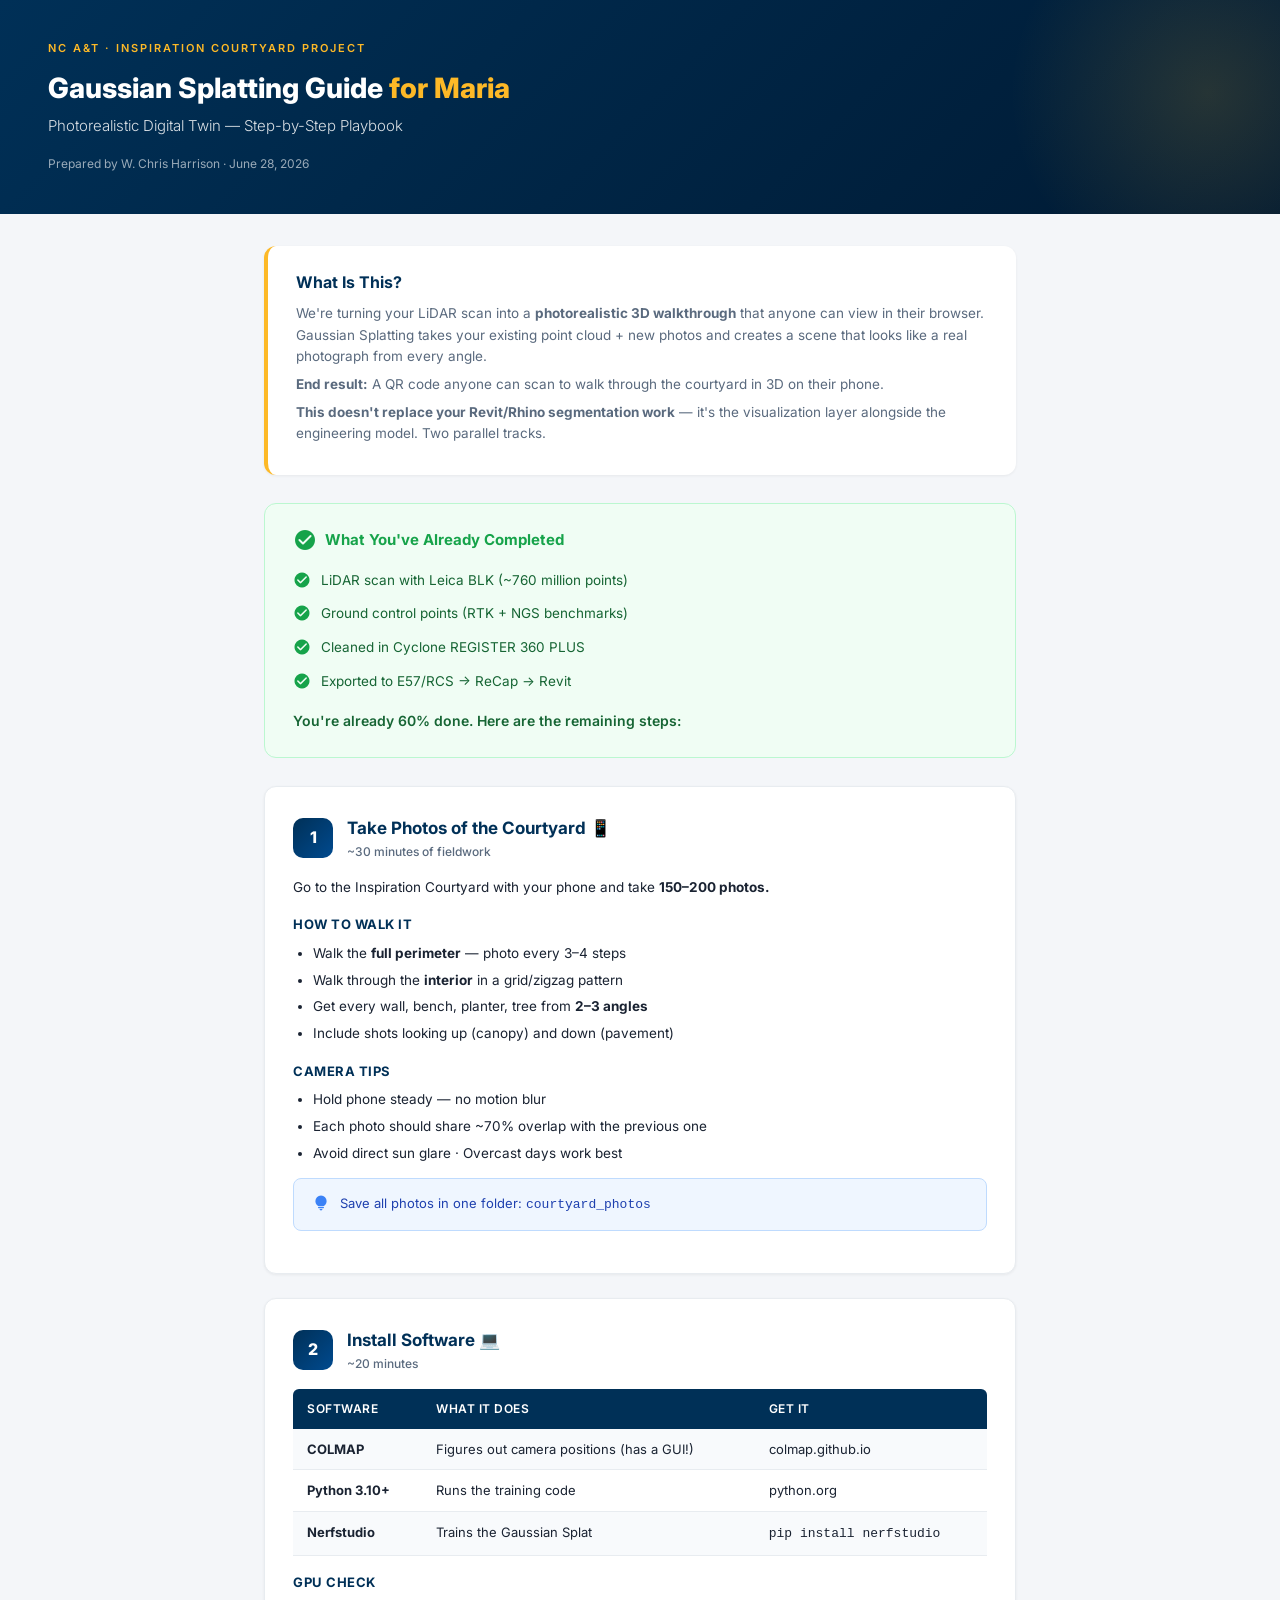
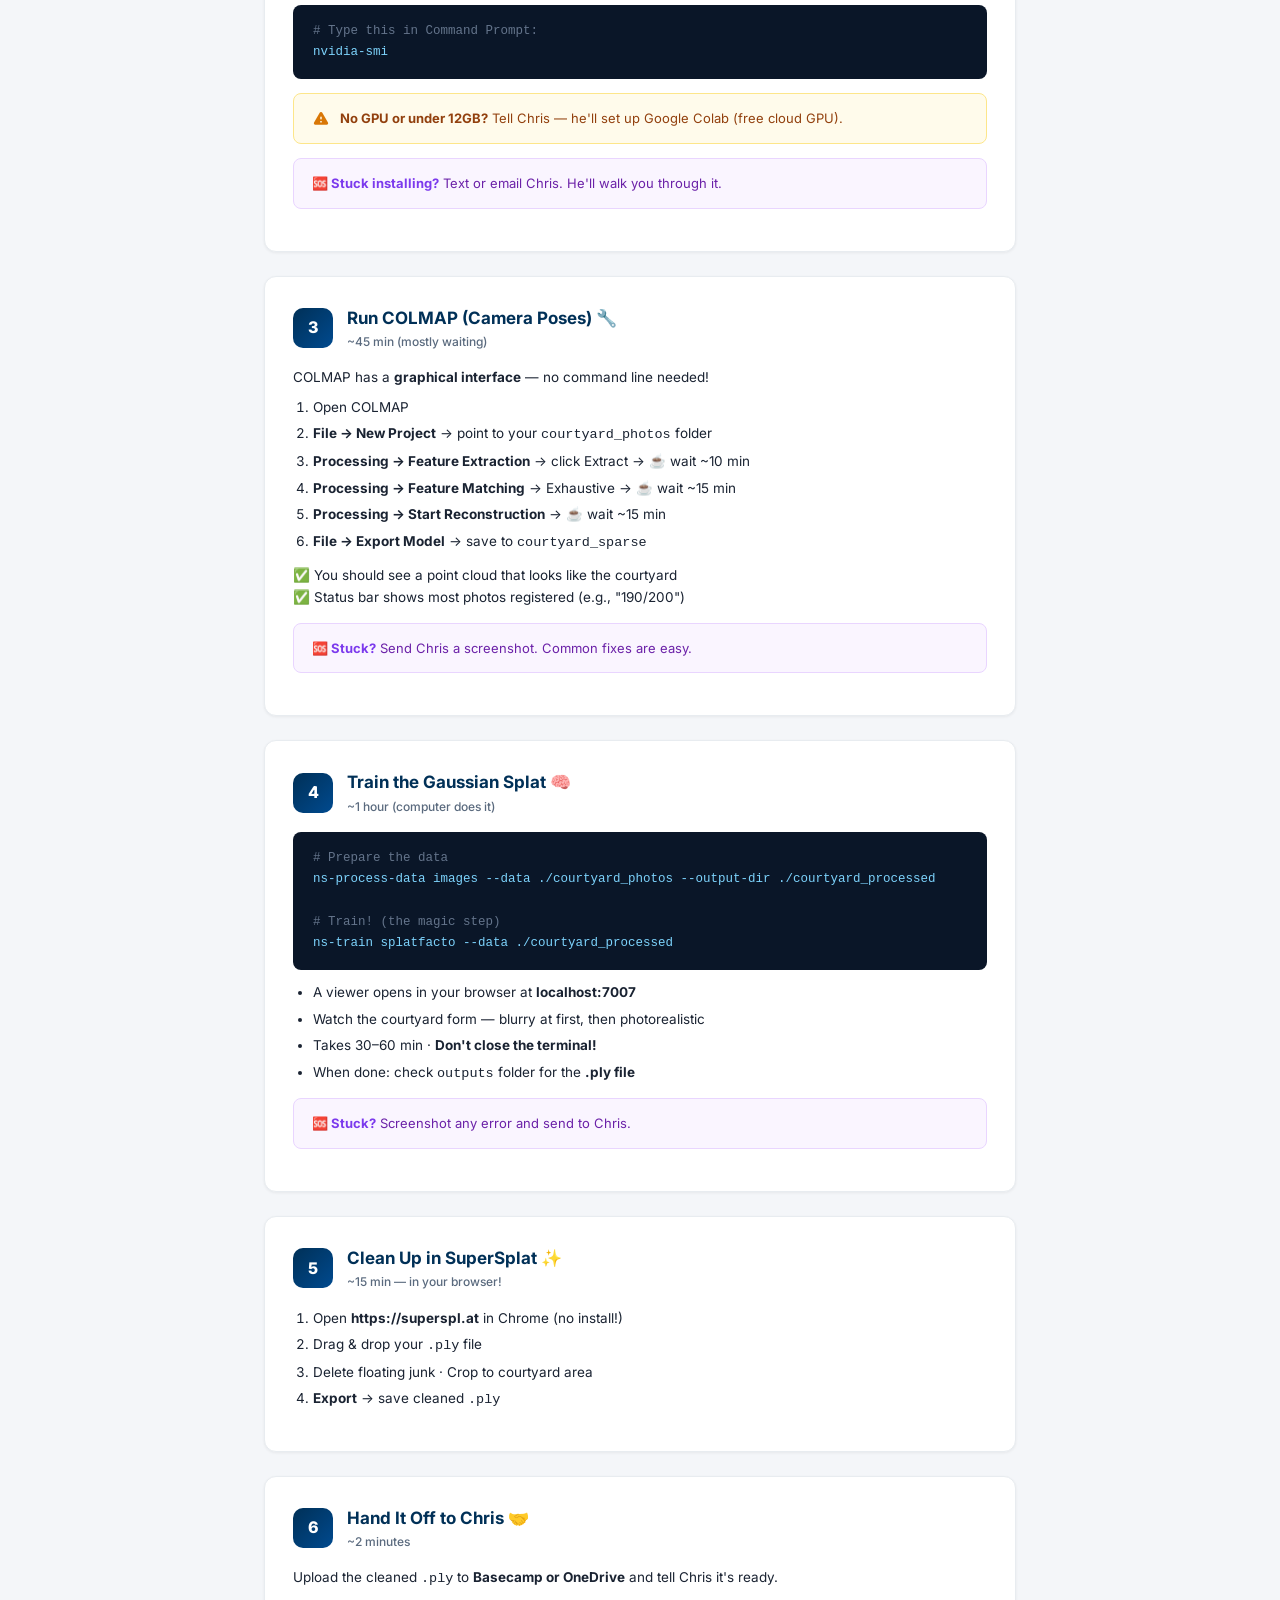
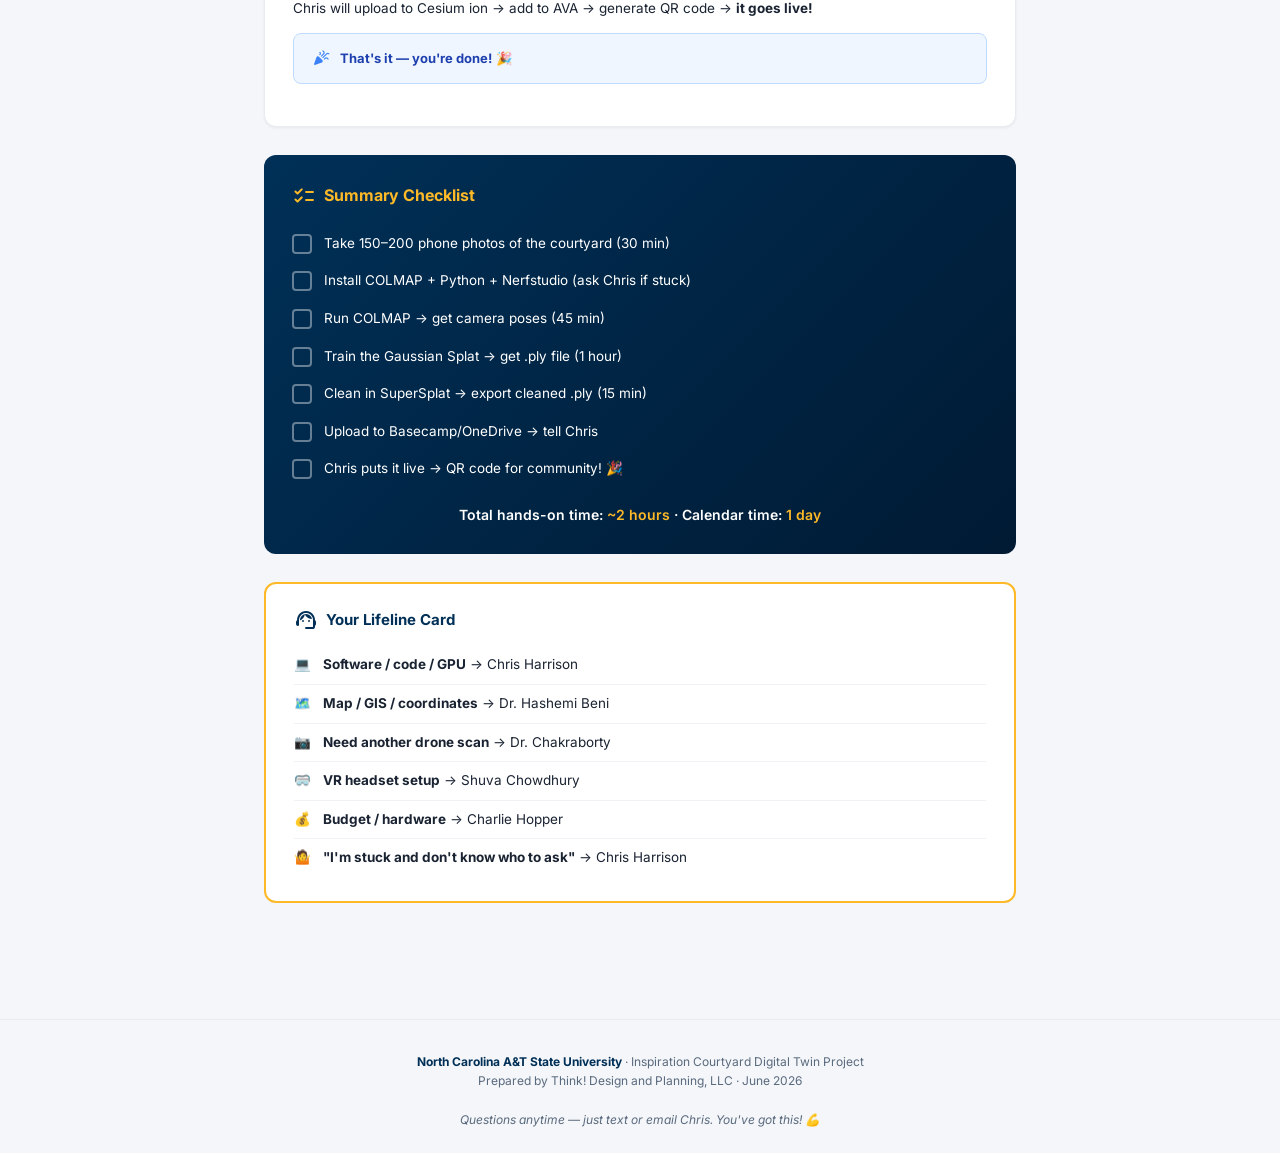
==== maria_guide.html @ 5f8f5197 "docs: add Maria's Gaussian Splatting guide (printable HTML)" ====
<!DOCTYPE html>
<html lang="en">
<head>
<meta charset="UTF-8">
<meta name="viewport" content="width=device-width, initial-scale=1.0">
<title>Maria's Gaussian Splatting Guide — Inspiration Courtyard</title>
<link href="https://fonts.googleapis.com/css2?family=Inter:wght@300;400;500;600;700;800&display=swap" rel="stylesheet">
<link href="https://fonts.googleapis.com/icon?family=Material+Icons+Round" rel="stylesheet">
<style>
  :root {
    --blue: #003057;
    --gold: #FDB927;
    --dark: #0a1628;
    --surface: #f4f6f9;
    --card: #ffffff;
    --text: #1a2332;
    --text-light: #5a6a7e;
    --green: #16a34a;
    --green-bg: #f0fdf4;
    --amber: #d97706;
    --amber-bg: #fffbeb;
  }
  * { margin: 0; padding: 0; box-sizing: border-box; }
  body { font-family: 'Inter', sans-serif; background: var(--surface); color: var(--text); line-height: 1.6; font-size: 14px; }
  .header { background: linear-gradient(135deg, var(--blue) 0%, #001a33 100%); color: white; padding: 40px 48px; position: relative; overflow: hidden; }
  .header::after { content: ''; position: absolute; top: -50%; right: -10%; width: 400px; height: 400px; background: radial-gradient(circle, rgba(253,185,39,0.15) 0%, transparent 70%); border-radius: 50%; }
  .header-eyebrow { font-size: 11px; font-weight: 600; letter-spacing: 2px; text-transform: uppercase; color: var(--gold); margin-bottom: 8px; }
  .header h1 { font-size: 28px; font-weight: 800; margin-bottom: 4px; position: relative; }
  .header h1 span { color: var(--gold); }
  .header-sub { font-size: 15px; font-weight: 300; opacity: 0.85; margin-bottom: 16px; }
  .header-meta { font-size: 12px; opacity: 0.6; }
  .content { max-width: 800px; margin: 0 auto; padding: 32px 24px 64px; }
  .intro-card { background: var(--card); border-radius: 12px; padding: 24px 28px; margin-bottom: 28px; border-left: 4px solid var(--gold); box-shadow: 0 1px 3px rgba(0,0,0,0.06); }
  .intro-card h2 { font-size: 16px; font-weight: 700; color: var(--blue); margin-bottom: 8px; }
  .intro-card p { color: var(--text-light); font-size: 13.5px; margin-bottom: 6px; }
  .done-section { background: var(--green-bg); border-radius: 12px; padding: 24px 28px; margin-bottom: 28px; border: 1px solid #bbf7d0; }
  .done-section h3 { font-size: 15px; font-weight: 700; color: var(--green); margin-bottom: 12px; display: flex; align-items: center; gap: 8px; }
  .done-item { display: flex; align-items: flex-start; gap: 10px; padding: 6px 0; font-size: 13.5px; color: #166534; }
  .done-item .material-icons-round { font-size: 18px; color: var(--green); margin-top: 1px; }
  .step-card { background: var(--card); border-radius: 12px; padding: 28px; margin-bottom: 24px; box-shadow: 0 1px 3px rgba(0,0,0,0.06); border: 1px solid #e8ecf0; page-break-inside: avoid; }
  .step-header { display: flex; align-items: center; gap: 14px; margin-bottom: 16px; }
  .step-number { width: 40px; height: 40px; background: linear-gradient(135deg, var(--blue), #004a8f); color: white; border-radius: 10px; display: flex; align-items: center; justify-content: center; font-size: 16px; font-weight: 800; flex-shrink: 0; }
  .step-title { font-size: 17px; font-weight: 700; color: var(--blue); }
  .step-time { font-size: 12px; color: var(--text-light); font-weight: 500; }
  .step-body p, .step-body li { font-size: 13.5px; margin-bottom: 8px; }
  .step-body ul, .step-body ol { padding-left: 20px; margin-bottom: 12px; }
  .step-body li { margin-bottom: 5px; }
  .step-body h4 { font-size: 13px; font-weight: 700; color: var(--blue); margin: 16px 0 8px; text-transform: uppercase; letter-spacing: 0.5px; }
  .code-block { background: var(--dark); color: #e2e8f0; border-radius: 8px; padding: 16px 20px; font-family: 'Consolas', monospace; font-size: 12.5px; line-height: 1.7; margin: 12px 0; overflow-x: auto; }
  .code-comment { color: #64748b; }
  .code-cmd { color: #7dd3fc; }
  .tip-box { background: #eff6ff; border: 1px solid #bfdbfe; border-radius: 8px; padding: 14px 18px; margin: 14px 0; font-size: 13px; color: #1e40af; display: flex; gap: 10px; align-items: flex-start; }
  .tip-box .material-icons-round { font-size: 18px; margin-top: 1px; color: #3b82f6; }
  .warn-box { background: var(--amber-bg); border: 1px solid #fde68a; border-radius: 8px; padding: 14px 18px; margin: 14px 0; font-size: 13px; color: #92400e; display: flex; gap: 10px; align-items: flex-start; }
  .warn-box .material-icons-round { font-size: 18px; margin-top: 1px; color: var(--amber); }
  .help-box { background: #faf5ff; border: 1px solid #e9d5ff; border-radius: 8px; padding: 14px 18px; margin: 14px 0; font-size: 13px; color: #6b21a8; }
  .help-box strong { color: #7c3aed; }
  table { width: 100%; border-collapse: collapse; margin: 12px 0; font-size: 13px; }
  th { background: var(--blue); color: white; font-weight: 600; text-align: left; padding: 10px 14px; font-size: 12px; text-transform: uppercase; letter-spacing: 0.5px; }
  th:first-child { border-radius: 6px 0 0 0; }
  th:last-child { border-radius: 0 6px 0 0; }
  td { padding: 10px 14px; border-bottom: 1px solid #e8ecf0; vertical-align: top; }
  tr:nth-child(even) td { background: #f8fafc; }
  .checklist { background: linear-gradient(135deg, var(--blue) 0%, #001a33 100%); color: white; border-radius: 12px; padding: 28px; margin: 28px 0; }
  .checklist h3 { font-size: 16px; font-weight: 700; margin-bottom: 16px; display: flex; align-items: center; gap: 8px; }
  .checklist h3 span { color: var(--gold); }
  .check-item { display: flex; align-items: flex-start; gap: 12px; padding: 8px 0; font-size: 13.5px; }
  .checkbox { width: 20px; height: 20px; border: 2px solid rgba(255,255,255,0.4); border-radius: 4px; flex-shrink: 0; margin-top: 1px; }
  .lifeline { background: var(--card); border: 2px solid var(--gold); border-radius: 12px; padding: 24px 28px; margin: 28px 0; }
  .lifeline h3 { font-size: 15px; font-weight: 700; color: var(--blue); margin-bottom: 14px; display: flex; align-items: center; gap: 8px; }
  .lifeline-item { display: flex; gap: 12px; padding: 8px 0; font-size: 13.5px; border-bottom: 1px solid #f0f2f5; }
  .lifeline-item:last-child { border-bottom: none; }
  .footer { text-align: center; padding: 32px; color: var(--text-light); font-size: 12px; border-top: 1px solid #e8ecf0; margin-top: 24px; }
  .footer strong { color: var(--blue); }
  @media print {
    body { background: white; font-size: 12px; }
    .header { padding: 24px 32px; }
    .content { padding: 16px; }
    .step-card { box-shadow: none; border: 1px solid #ddd; }
    .checklist, .header, .done-section, .tip-box, .warn-box, .help-box, th { -webkit-print-color-adjust: exact; print-color-adjust: exact; }
  }
</style>
</head>
<body>

<div class="header">
  <div class="header-eyebrow">NC A&T · Inspiration Courtyard Project</div>
  <h1>Gaussian Splatting Guide <span>for Maria</span></h1>
  <div class="header-sub">Photorealistic Digital Twin — Step-by-Step Playbook</div>
  <div class="header-meta">Prepared by W. Chris Harrison · June 28, 2026</div>
</div>

<div class="content">

<div class="intro-card">
  <h2>What Is This?</h2>
  <p>We're turning your LiDAR scan into a <strong>photorealistic 3D walkthrough</strong> that anyone can view in their browser. Gaussian Splatting takes your existing point cloud + new photos and creates a scene that looks like a real photograph from every angle.</p>
  <p><strong>End result:</strong> A QR code anyone can scan to walk through the courtyard in 3D on their phone.</p>
  <p><strong>This doesn't replace your Revit/Rhino segmentation work</strong> — it's the visualization layer alongside the engineering model. Two parallel tracks.</p>
</div>

<div class="done-section">
  <h3><span class="material-icons-round">check_circle</span> What You've Already Completed</h3>
  <div class="done-item"><span class="material-icons-round">check_circle</span> LiDAR scan with Leica BLK (~760 million points)</div>
  <div class="done-item"><span class="material-icons-round">check_circle</span> Ground control points (RTK + NGS benchmarks)</div>
  <div class="done-item"><span class="material-icons-round">check_circle</span> Cleaned in Cyclone REGISTER 360 PLUS</div>
  <div class="done-item"><span class="material-icons-round">check_circle</span> Exported to E57/RCS → ReCap → Revit</div>
  <div style="margin-top:12px; font-weight:600; color:#166534;">You're already 60% done. Here are the remaining steps:</div>
</div>

<!-- STEP 1 -->
<div class="step-card">
  <div class="step-header">
    <div class="step-number">1</div>
    <div><div class="step-title">Take Photos of the Courtyard 📱</div><div class="step-time">~30 minutes of fieldwork</div></div>
  </div>
  <div class="step-body">
    <p>Go to the Inspiration Courtyard with your phone and take <strong>150–200 photos.</strong></p>
    <h4>How to Walk It</h4>
    <ul>
      <li>Walk the <strong>full perimeter</strong> — photo every 3–4 steps</li>
      <li>Walk through the <strong>interior</strong> in a grid/zigzag pattern</li>
      <li>Get every wall, bench, planter, tree from <strong>2–3 angles</strong></li>
      <li>Include shots looking up (canopy) and down (pavement)</li>
    </ul>
    <h4>Camera Tips</h4>
    <ul>
      <li>Hold phone steady — no motion blur</li>
      <li>Each photo should share ~70% overlap with the previous one</li>
      <li>Avoid direct sun glare · Overcast days work best</li>
    </ul>
    <div class="tip-box"><span class="material-icons-round">lightbulb</span><span>Save all photos in one folder: <code>courtyard_photos</code></span></div>
  </div>
</div>

<!-- STEP 2 -->
<div class="step-card">
  <div class="step-header">
    <div class="step-number">2</div>
    <div><div class="step-title">Install Software 💻</div><div class="step-time">~20 minutes</div></div>
  </div>
  <div class="step-body">
    <table>
      <tr><th>Software</th><th>What It Does</th><th>Get It</th></tr>
      <tr><td><strong>COLMAP</strong></td><td>Figures out camera positions (has a GUI!)</td><td>colmap.github.io</td></tr>
      <tr><td><strong>Python 3.10+</strong></td><td>Runs the training code</td><td>python.org</td></tr>
      <tr><td><strong>Nerfstudio</strong></td><td>Trains the Gaussian Splat</td><td><code>pip install nerfstudio</code></td></tr>
    </table>
    <h4>GPU Check</h4>
    <div class="code-block"><span class="code-comment"># Type this in Command Prompt:</span><br><span class="code-cmd">nvidia-smi</span></div>
    <div class="warn-box"><span class="material-icons-round">warning</span><span><strong>No GPU or under 12GB?</strong> Tell Chris — he'll set up Google Colab (free cloud GPU).</span></div>
    <div class="help-box"><strong>🆘 Stuck installing?</strong> Text or email Chris. He'll walk you through it.</div>
  </div>
</div>

<!-- STEP 3 -->
<div class="step-card">
  <div class="step-header">
    <div class="step-number">3</div>
    <div><div class="step-title">Run COLMAP (Camera Poses) 🔧</div><div class="step-time">~45 min (mostly waiting)</div></div>
  </div>
  <div class="step-body">
    <p>COLMAP has a <strong>graphical interface</strong> — no command line needed!</p>
    <ol>
      <li>Open COLMAP</li>
      <li><strong>File → New Project</strong> → point to your <code>courtyard_photos</code> folder</li>
      <li><strong>Processing → Feature Extraction</strong> → click Extract → ☕ wait ~10 min</li>
      <li><strong>Processing → Feature Matching</strong> → Exhaustive → ☕ wait ~15 min</li>
      <li><strong>Processing → Start Reconstruction</strong> → ☕ wait ~15 min</li>
      <li><strong>File → Export Model</strong> → save to <code>courtyard_sparse</code></li>
    </ol>
    <p>✅ You should see a point cloud that looks like the courtyard<br>✅ Status bar shows most photos registered (e.g., "190/200")</p>
    <div class="help-box"><strong>🆘 Stuck?</strong> Send Chris a screenshot. Common fixes are easy.</div>
  </div>
</div>

<!-- STEP 4 -->
<div class="step-card">
  <div class="step-header">
    <div class="step-number">4</div>
    <div><div class="step-title">Train the Gaussian Splat 🧠</div><div class="step-time">~1 hour (computer does it)</div></div>
  </div>
  <div class="step-body">
    <div class="code-block"><span class="code-comment"># Prepare the data</span><br><span class="code-cmd">ns-process-data images --data ./courtyard_photos --output-dir ./courtyard_processed</span><br><br><span class="code-comment"># Train! (the magic step)</span><br><span class="code-cmd">ns-train splatfacto --data ./courtyard_processed</span></div>
    <ul>
      <li>A viewer opens in your browser at <strong>localhost:7007</strong></li>
      <li>Watch the courtyard form — blurry at first, then photorealistic</li>
      <li>Takes 30–60 min · <strong>Don't close the terminal!</strong></li>
      <li>When done: check <code>outputs</code> folder for the <strong>.ply file</strong></li>
    </ul>
    <div class="help-box"><strong>🆘 Stuck?</strong> Screenshot any error and send to Chris.</div>
  </div>
</div>

<!-- STEP 5 -->
<div class="step-card">
  <div class="step-header">
    <div class="step-number">5</div>
    <div><div class="step-title">Clean Up in SuperSplat ✨</div><div class="step-time">~15 min — in your browser!</div></div>
  </div>
  <div class="step-body">
    <ol>
      <li>Open <strong>https://superspl.at</strong> in Chrome (no install!)</li>
      <li>Drag & drop your <code>.ply</code> file</li>
      <li>Delete floating junk · Crop to courtyard area</li>
      <li><strong>Export</strong> → save cleaned <code>.ply</code></li>
    </ol>
  </div>
</div>

<!-- STEP 6 -->
<div class="step-card">
  <div class="step-header">
    <div class="step-number">6</div>
    <div><div class="step-title">Hand It Off to Chris 🤝</div><div class="step-time">~2 minutes</div></div>
  </div>
  <div class="step-body">
    <p>Upload the cleaned <code>.ply</code> to <strong>Basecamp or OneDrive</strong> and tell Chris it's ready.</p>
    <p>Chris will upload to Cesium ion → add to AVA → generate QR code → <strong>it goes live!</strong></p>
    <div class="tip-box"><span class="material-icons-round">celebration</span><span><strong>That's it — you're done!</strong> 🎉</span></div>
  </div>
</div>

<!-- CHECKLIST -->
<div class="checklist">
  <h3><span class="material-icons-round">checklist</span> <span>Summary Checklist</span></h3>
  <div class="check-item"><div class="checkbox"></div> Take 150–200 phone photos of the courtyard (30 min)</div>
  <div class="check-item"><div class="checkbox"></div> Install COLMAP + Python + Nerfstudio (ask Chris if stuck)</div>
  <div class="check-item"><div class="checkbox"></div> Run COLMAP → get camera poses (45 min)</div>
  <div class="check-item"><div class="checkbox"></div> Train the Gaussian Splat → get .ply file (1 hour)</div>
  <div class="check-item"><div class="checkbox"></div> Clean in SuperSplat → export cleaned .ply (15 min)</div>
  <div class="check-item"><div class="checkbox"></div> Upload to Basecamp/OneDrive → tell Chris</div>
  <div class="check-item"><div class="checkbox"></div> Chris puts it live → QR code for community! 🎉</div>
  <div style="margin-top:16px; text-align:center; font-size:14px; font-weight:600;">
    Total hands-on time: <span style="color:var(--gold);">~2 hours</span> · Calendar time: <span style="color:var(--gold);">1 day</span>
  </div>
</div>

<!-- LIFELINE -->
<div class="lifeline">
  <h3><span class="material-icons-round">support_agent</span> Your Lifeline Card</h3>
  <div class="lifeline-item"><span>💻</span> <span><strong>Software / code / GPU</strong> → Chris Harrison</span></div>
  <div class="lifeline-item"><span>🗺️</span> <span><strong>Map / GIS / coordinates</strong> → Dr. Hashemi Beni</span></div>
  <div class="lifeline-item"><span>📷</span> <span><strong>Need another drone scan</strong> → Dr. Chakraborty</span></div>
  <div class="lifeline-item"><span>🥽</span> <span><strong>VR headset setup</strong> → Shuva Chowdhury</span></div>
  <div class="lifeline-item"><span>💰</span> <span><strong>Budget / hardware</strong> → Charlie Hopper</span></div>
  <div class="lifeline-item"><span>🤷</span> <span><strong>"I'm stuck and don't know who to ask"</strong> → Chris Harrison</span></div>
</div>

</div>

<div class="footer">
  <strong>North Carolina A&T State University</strong> · Inspiration Courtyard Digital Twin Project<br>
  Prepared by Think! Design and Planning, LLC · June 2026<br><br>
  <em>Questions anytime — just text or email Chris. You've got this! 💪</em>
</div>

</body>
</html>
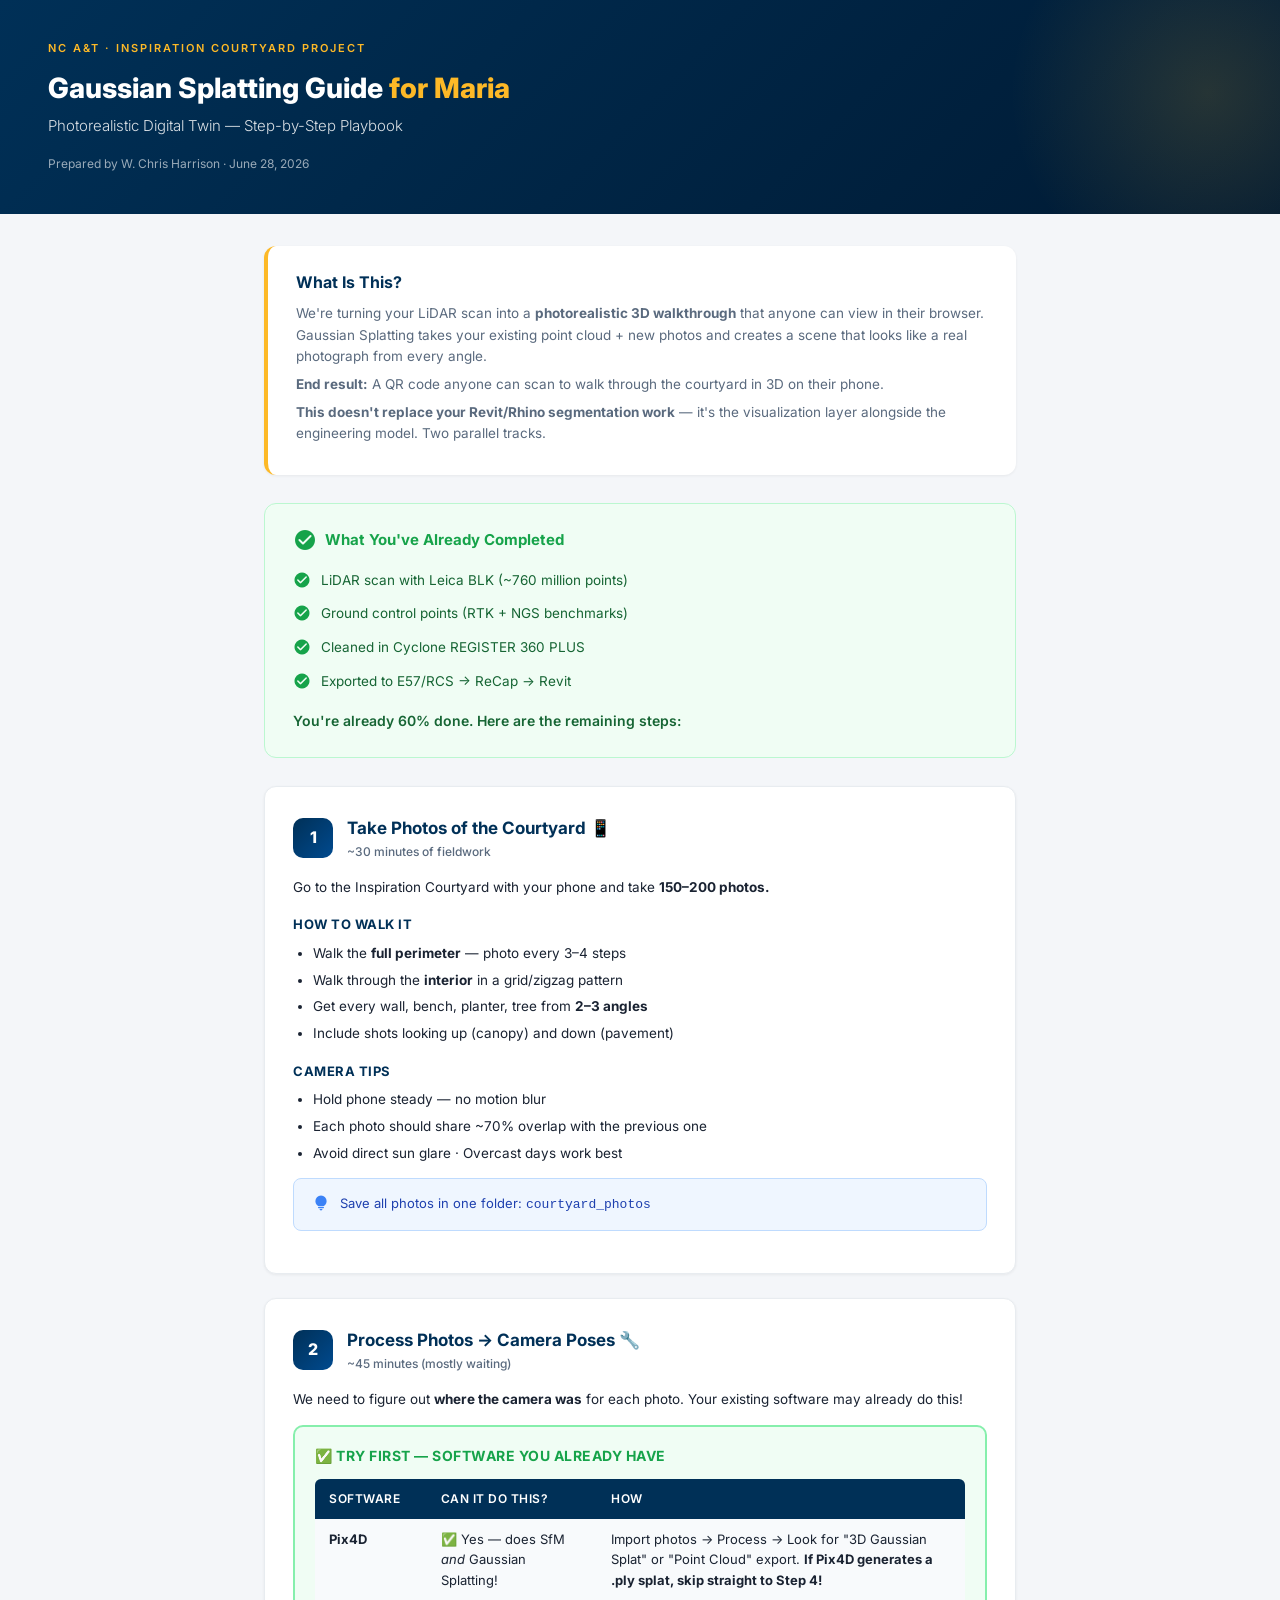
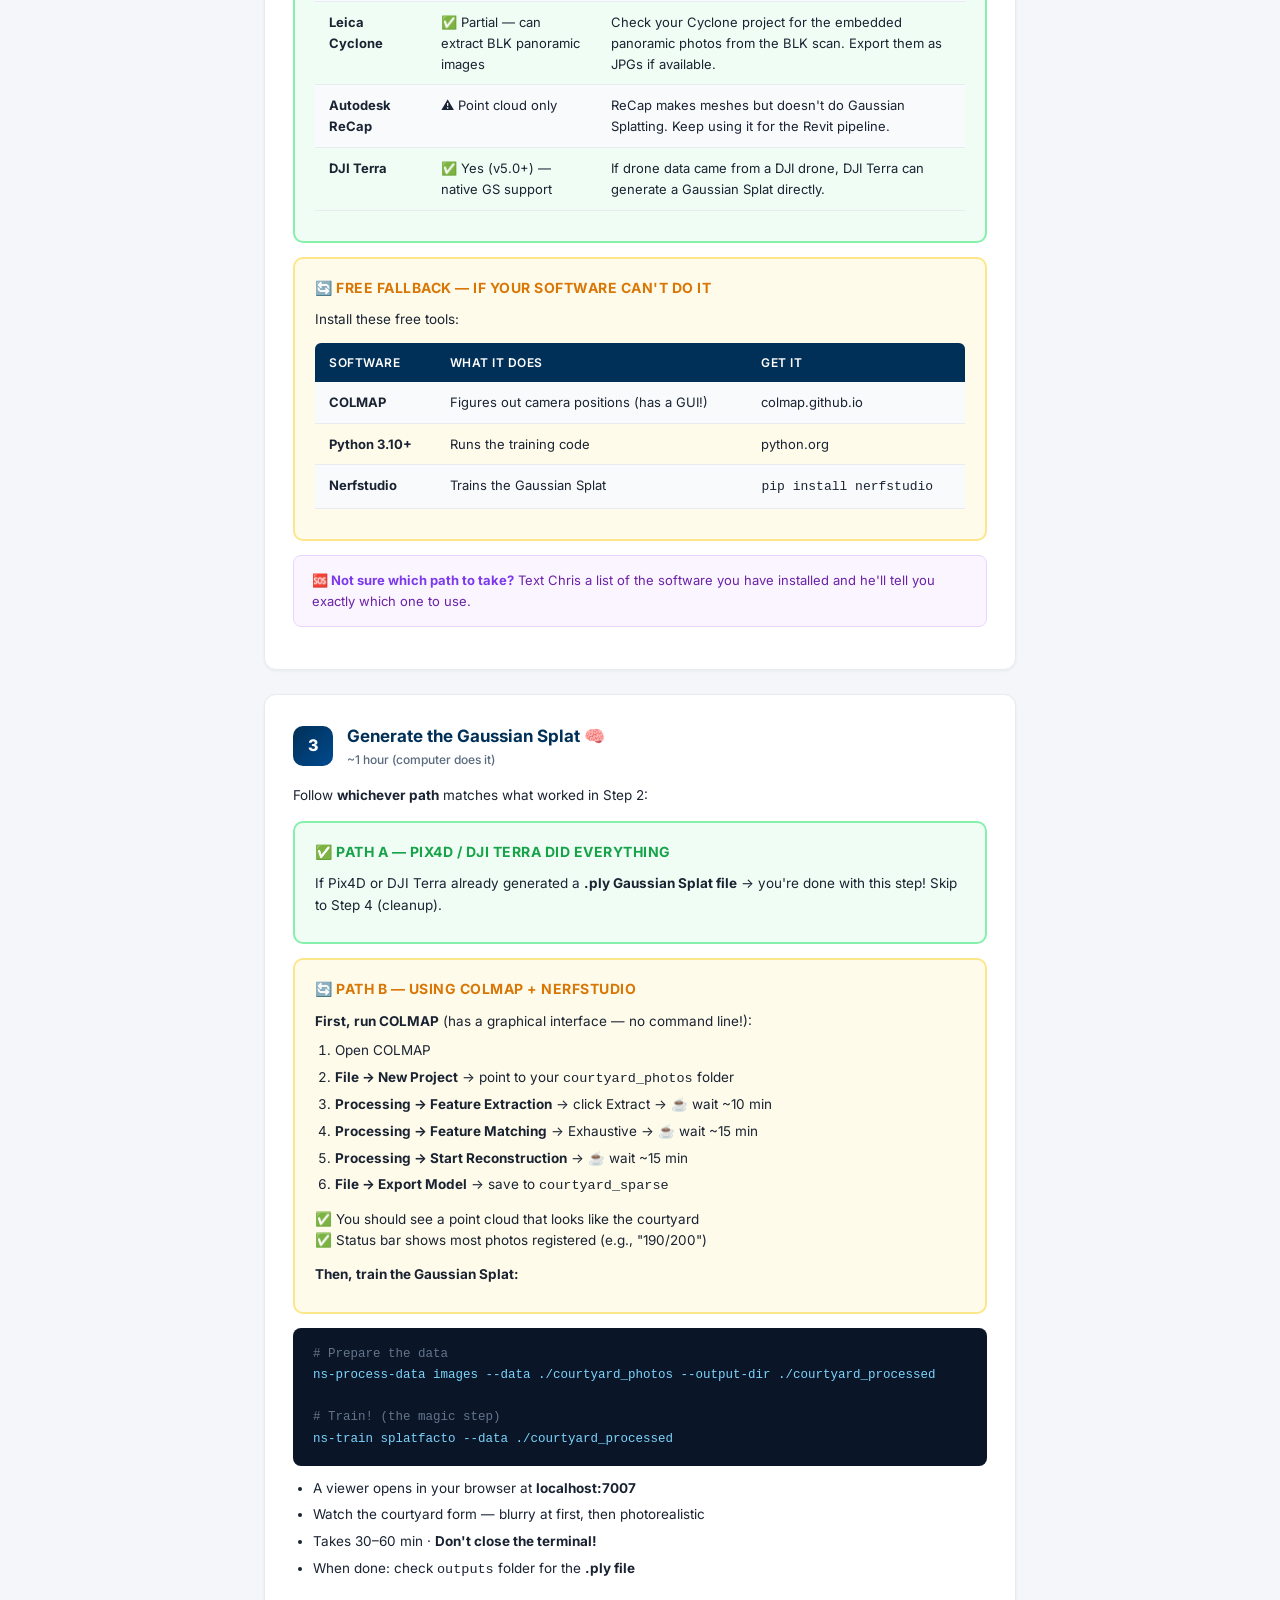
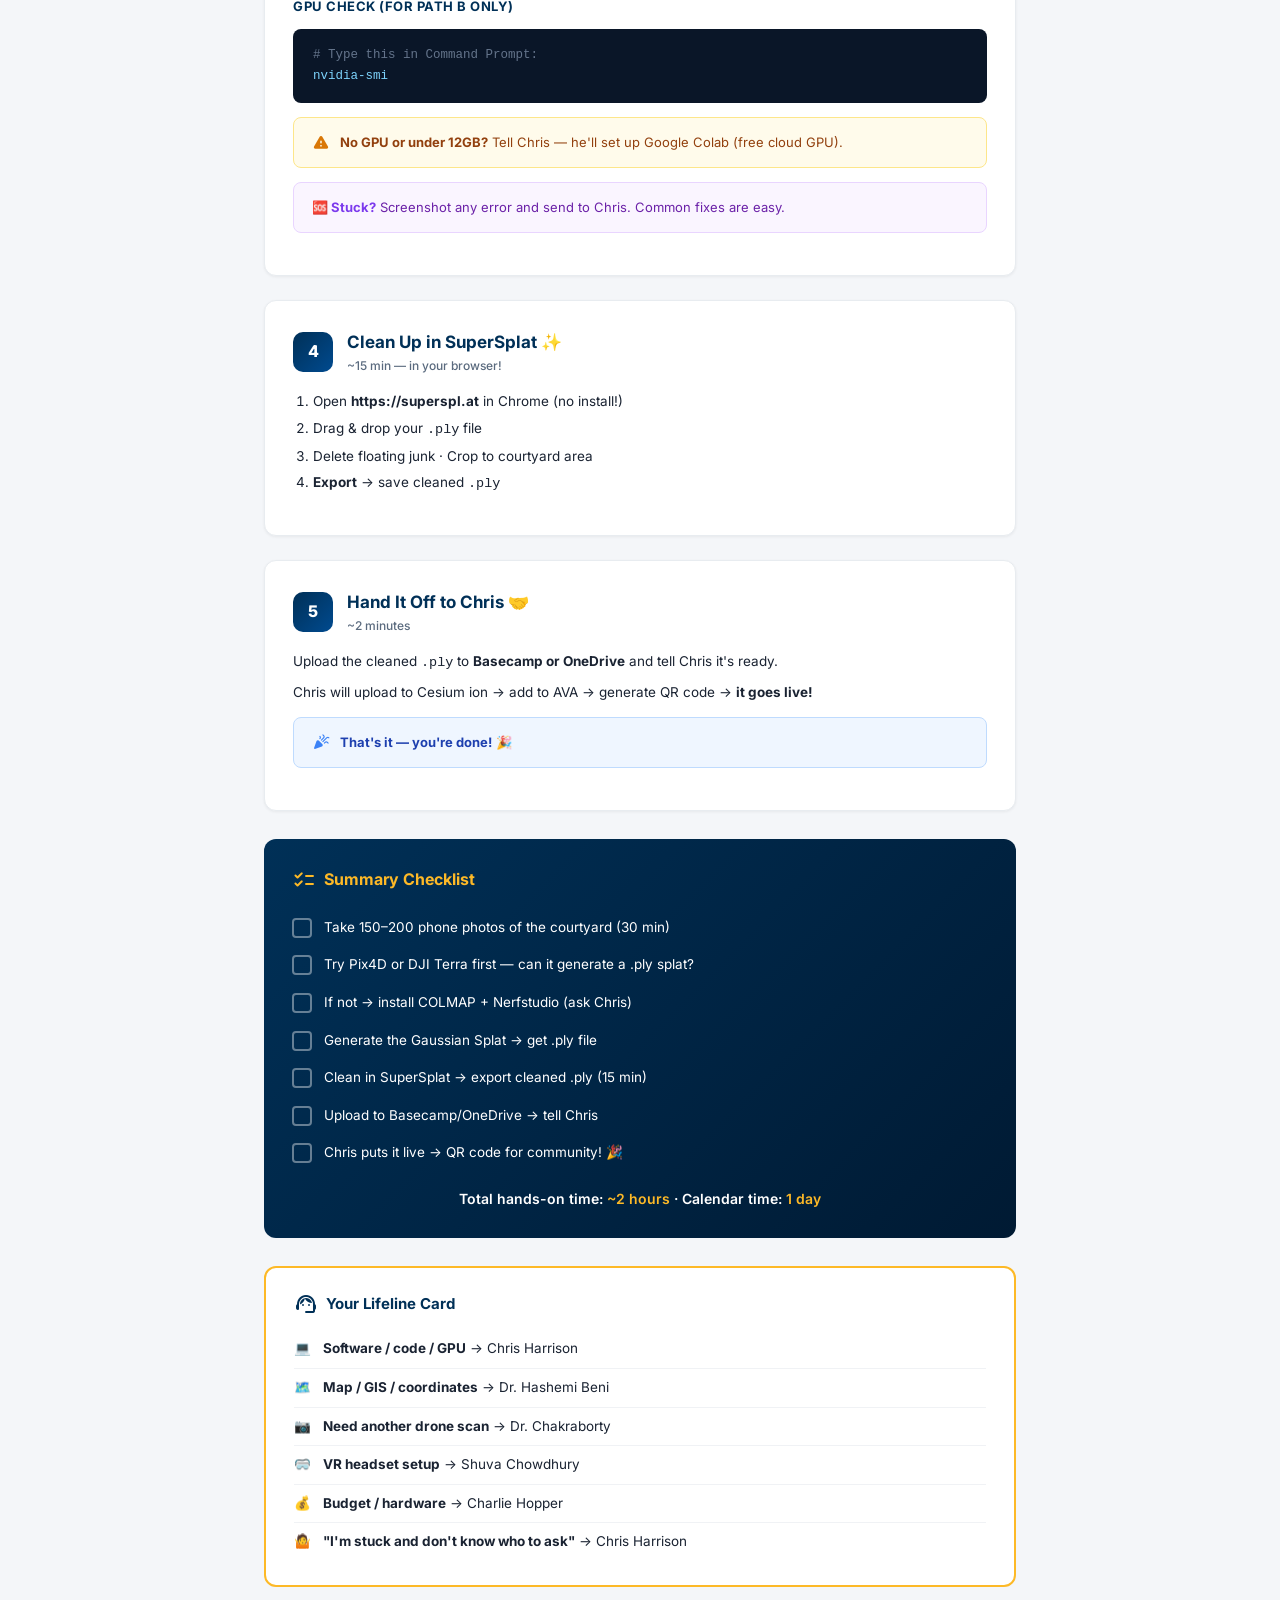
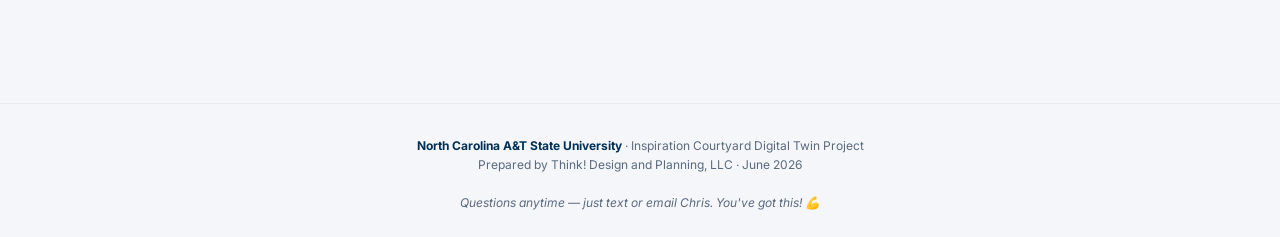
==== commit c241bb20: "docs: update Maria's guide - try existing software (Pix4D, DJI Terra) first, COLMAP as fallback" ====
--- a/maria_guide.html
+++ b/maria_guide.html
@@ -137,19 +137,34 @@
 <div class="step-card">
   <div class="step-header">
     <div class="step-number">2</div>
-    <div><div class="step-title">Install Software 💻</div><div class="step-time">~20 minutes</div></div>
-  </div>
-  <div class="step-body">
-    <table>
-      <tr><th>Software</th><th>What It Does</th><th>Get It</th></tr>
-      <tr><td><strong>COLMAP</strong></td><td>Figures out camera positions (has a GUI!)</td><td>colmap.github.io</td></tr>
-      <tr><td><strong>Python 3.10+</strong></td><td>Runs the training code</td><td>python.org</td></tr>
-      <tr><td><strong>Nerfstudio</strong></td><td>Trains the Gaussian Splat</td><td><code>pip install nerfstudio</code></td></tr>
-    </table>
-    <h4>GPU Check</h4>
-    <div class="code-block"><span class="code-comment"># Type this in Command Prompt:</span><br><span class="code-cmd">nvidia-smi</span></div>
-    <div class="warn-box"><span class="material-icons-round">warning</span><span><strong>No GPU or under 12GB?</strong> Tell Chris — he'll set up Google Colab (free cloud GPU).</span></div>
-    <div class="help-box"><strong>🆘 Stuck installing?</strong> Text or email Chris. He'll walk you through it.</div>
+    <div><div class="step-title">Process Photos → Camera Poses 🔧</div><div class="step-time">~45 minutes (mostly waiting)</div></div>
+  </div>
+  <div class="step-body">
+    <p>We need to figure out <strong>where the camera was</strong> for each photo. Your existing software may already do this!</p>
+
+    <div style="background:#f0fdf4; border:2px solid #86efac; border-radius:10px; padding:18px 20px; margin:14px 0;">
+      <h4 style="color:#16a34a; margin:0 0 10px; font-size:14px;">✅ TRY FIRST — Software You Already Have</h4>
+      <table>
+        <tr><th>Software</th><th>Can It Do This?</th><th>How</th></tr>
+        <tr><td><strong>Pix4D</strong></td><td>✅ Yes — does SfM <em>and</em> Gaussian Splatting!</td><td>Import photos → Process → Look for "3D Gaussian Splat" or "Point Cloud" export. <strong>If Pix4D generates a .ply splat, skip straight to Step 4!</strong></td></tr>
+        <tr><td><strong>Leica Cyclone</strong></td><td>✅ Partial — can extract BLK panoramic images</td><td>Check your Cyclone project for the embedded panoramic photos from the BLK scan. Export them as JPGs if available.</td></tr>
+        <tr><td><strong>Autodesk ReCap</strong></td><td>⚠️ Point cloud only</td><td>ReCap makes meshes but doesn't do Gaussian Splatting. Keep using it for the Revit pipeline.</td></tr>
+        <tr><td><strong>DJI Terra</strong></td><td>✅ Yes (v5.0+) — native GS support</td><td>If drone data came from a DJI drone, DJI Terra can generate a Gaussian Splat directly.</td></tr>
+      </table>
+    </div>
+
+    <div style="background:#fffbeb; border:2px solid #fde68a; border-radius:10px; padding:18px 20px; margin:14px 0;">
+      <h4 style="color:#d97706; margin:0 0 10px; font-size:14px;">🔄 FREE FALLBACK — If Your Software Can't Do It</h4>
+      <p style="margin-bottom:10px;">Install these free tools:</p>
+      <table>
+        <tr><th>Software</th><th>What It Does</th><th>Get It</th></tr>
+        <tr><td><strong>COLMAP</strong></td><td>Figures out camera positions (has a GUI!)</td><td>colmap.github.io</td></tr>
+        <tr><td><strong>Python 3.10+</strong></td><td>Runs the training code</td><td>python.org</td></tr>
+        <tr><td><strong>Nerfstudio</strong></td><td>Trains the Gaussian Splat</td><td><code>pip install nerfstudio</code></td></tr>
+      </table>
+    </div>
+
+    <div class="help-box"><strong>🆘 Not sure which path to take?</strong> Text Chris a list of the software you have installed and he'll tell you exactly which one to use.</div>
   </div>
 </div>
 
@@ -157,30 +172,33 @@
 <div class="step-card">
   <div class="step-header">
     <div class="step-number">3</div>
-    <div><div class="step-title">Run COLMAP (Camera Poses) 🔧</div><div class="step-time">~45 min (mostly waiting)</div></div>
-  </div>
-  <div class="step-body">
-    <p>COLMAP has a <strong>graphical interface</strong> — no command line needed!</p>
-    <ol>
-      <li>Open COLMAP</li>
-      <li><strong>File → New Project</strong> → point to your <code>courtyard_photos</code> folder</li>
-      <li><strong>Processing → Feature Extraction</strong> → click Extract → ☕ wait ~10 min</li>
-      <li><strong>Processing → Feature Matching</strong> → Exhaustive → ☕ wait ~15 min</li>
-      <li><strong>Processing → Start Reconstruction</strong> → ☕ wait ~15 min</li>
-      <li><strong>File → Export Model</strong> → save to <code>courtyard_sparse</code></li>
-    </ol>
-    <p>✅ You should see a point cloud that looks like the courtyard<br>✅ Status bar shows most photos registered (e.g., "190/200")</p>
-    <div class="help-box"><strong>🆘 Stuck?</strong> Send Chris a screenshot. Common fixes are easy.</div>
-  </div>
-</div>
-
-<!-- STEP 4 -->
-<div class="step-card">
-  <div class="step-header">
-    <div class="step-number">4</div>
-    <div><div class="step-title">Train the Gaussian Splat 🧠</div><div class="step-time">~1 hour (computer does it)</div></div>
-  </div>
-  <div class="step-body">
+    <div><div class="step-title">Generate the Gaussian Splat 🧠</div><div class="step-time">~1 hour (computer does it)</div></div>
+  </div>
+  <div class="step-body">
+    <p>Follow <strong>whichever path</strong> matches what worked in Step 2:</p>
+
+    <div style="background:#f0fdf4; border:2px solid #86efac; border-radius:10px; padding:18px 20px; margin:14px 0;">
+      <h4 style="color:#16a34a; margin:0 0 10px; font-size:14px;">✅ PATH A — Pix4D / DJI Terra Did Everything</h4>
+      <p>If Pix4D or DJI Terra already generated a <strong>.ply Gaussian Splat file</strong> → you're done with this step! Skip to Step 4 (cleanup).</p>
+    </div>
+
+    <div style="background:#fffbeb; border:2px solid #fde68a; border-radius:10px; padding:18px 20px; margin:14px 0;">
+      <h4 style="color:#d97706; margin:0 0 10px; font-size:14px;">🔄 PATH B — Using COLMAP + Nerfstudio</h4>
+
+      <p style="margin:8px 0;"><strong>First, run COLMAP</strong> (has a graphical interface — no command line!):</p>
+      <ol style="margin-bottom:12px;">
+        <li>Open COLMAP</li>
+        <li><strong>File → New Project</strong> → point to your <code>courtyard_photos</code> folder</li>
+        <li><strong>Processing → Feature Extraction</strong> → click Extract → ☕ wait ~10 min</li>
+        <li><strong>Processing → Feature Matching</strong> → Exhaustive → ☕ wait ~15 min</li>
+        <li><strong>Processing → Start Reconstruction</strong> → ☕ wait ~15 min</li>
+        <li><strong>File → Export Model</strong> → save to <code>courtyard_sparse</code></li>
+      </ol>
+      <p>✅ You should see a point cloud that looks like the courtyard<br>✅ Status bar shows most photos registered (e.g., "190/200")</p>
+
+      <p style="margin:12px 0 8px;"><strong>Then, train the Gaussian Splat:</strong></p>
+    </div>
+
     <div class="code-block"><span class="code-comment"># Prepare the data</span><br><span class="code-cmd">ns-process-data images --data ./courtyard_photos --output-dir ./courtyard_processed</span><br><br><span class="code-comment"># Train! (the magic step)</span><br><span class="code-cmd">ns-train splatfacto --data ./courtyard_processed</span></div>
     <ul>
       <li>A viewer opens in your browser at <strong>localhost:7007</strong></li>
@@ -188,14 +206,19 @@
       <li>Takes 30–60 min · <strong>Don't close the terminal!</strong></li>
       <li>When done: check <code>outputs</code> folder for the <strong>.ply file</strong></li>
     </ul>
-    <div class="help-box"><strong>🆘 Stuck?</strong> Screenshot any error and send to Chris.</div>
+
+    <h4>GPU Check (for Path B only)</h4>
+    <div class="code-block"><span class="code-comment"># Type this in Command Prompt:</span><br><span class="code-cmd">nvidia-smi</span></div>
+    <div class="warn-box"><span class="material-icons-round">warning</span><span><strong>No GPU or under 12GB?</strong> Tell Chris — he'll set up Google Colab (free cloud GPU).</span></div>
+
+    <div class="help-box"><strong>🆘 Stuck?</strong> Screenshot any error and send to Chris. Common fixes are easy.</div>
   </div>
 </div>
 
 <!-- STEP 5 -->
 <div class="step-card">
   <div class="step-header">
-    <div class="step-number">5</div>
+    <div class="step-number">4</div>
     <div><div class="step-title">Clean Up in SuperSplat ✨</div><div class="step-time">~15 min — in your browser!</div></div>
   </div>
   <div class="step-body">
@@ -211,7 +234,7 @@
 <!-- STEP 6 -->
 <div class="step-card">
   <div class="step-header">
-    <div class="step-number">6</div>
+    <div class="step-number">5</div>
     <div><div class="step-title">Hand It Off to Chris 🤝</div><div class="step-time">~2 minutes</div></div>
   </div>
   <div class="step-body">
@@ -225,9 +248,9 @@
 <div class="checklist">
   <h3><span class="material-icons-round">checklist</span> <span>Summary Checklist</span></h3>
   <div class="check-item"><div class="checkbox"></div> Take 150–200 phone photos of the courtyard (30 min)</div>
-  <div class="check-item"><div class="checkbox"></div> Install COLMAP + Python + Nerfstudio (ask Chris if stuck)</div>
-  <div class="check-item"><div class="checkbox"></div> Run COLMAP → get camera poses (45 min)</div>
-  <div class="check-item"><div class="checkbox"></div> Train the Gaussian Splat → get .ply file (1 hour)</div>
+  <div class="check-item"><div class="checkbox"></div> Try Pix4D or DJI Terra first — can it generate a .ply splat?</div>
+  <div class="check-item"><div class="checkbox"></div> If not → install COLMAP + Nerfstudio (ask Chris)</div>
+  <div class="check-item"><div class="checkbox"></div> Generate the Gaussian Splat → get .ply file</div>
   <div class="check-item"><div class="checkbox"></div> Clean in SuperSplat → export cleaned .ply (15 min)</div>
   <div class="check-item"><div class="checkbox"></div> Upload to Basecamp/OneDrive → tell Chris</div>
   <div class="check-item"><div class="checkbox"></div> Chris puts it live → QR code for community! 🎉</div>
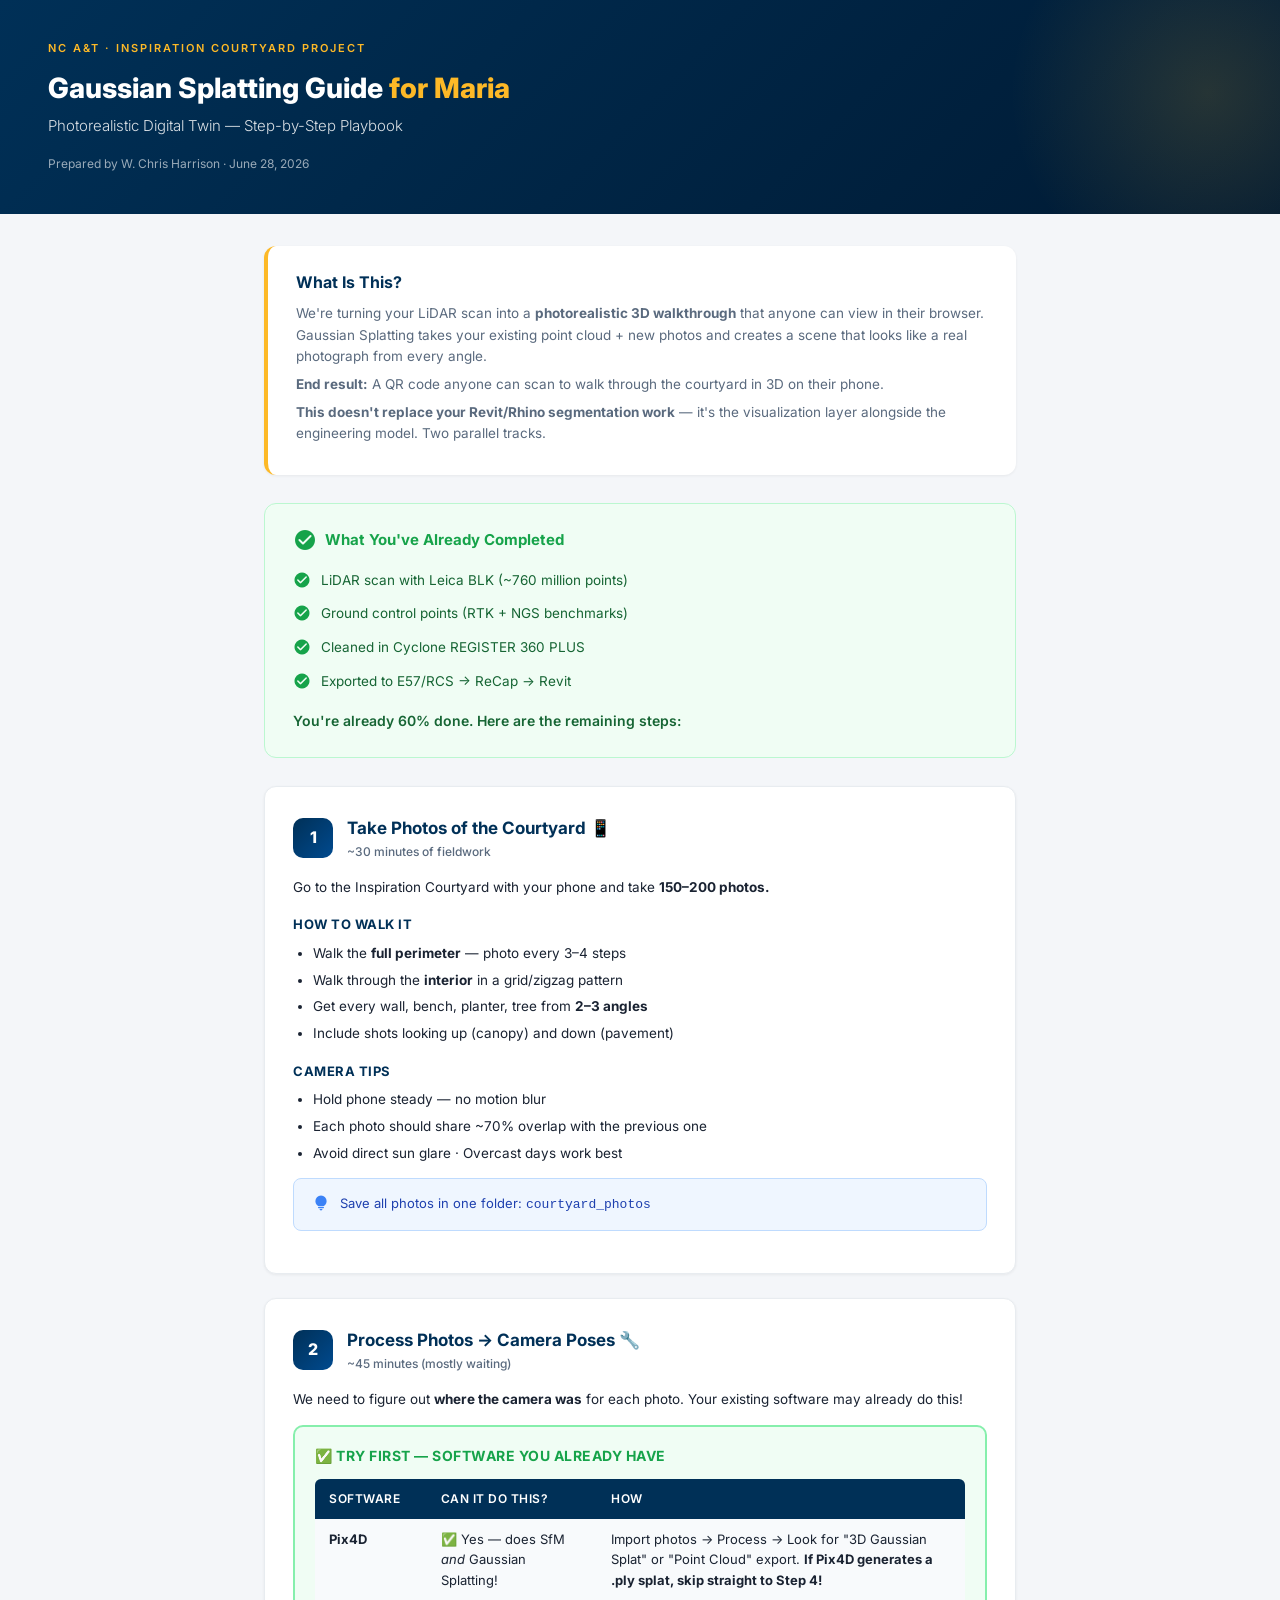
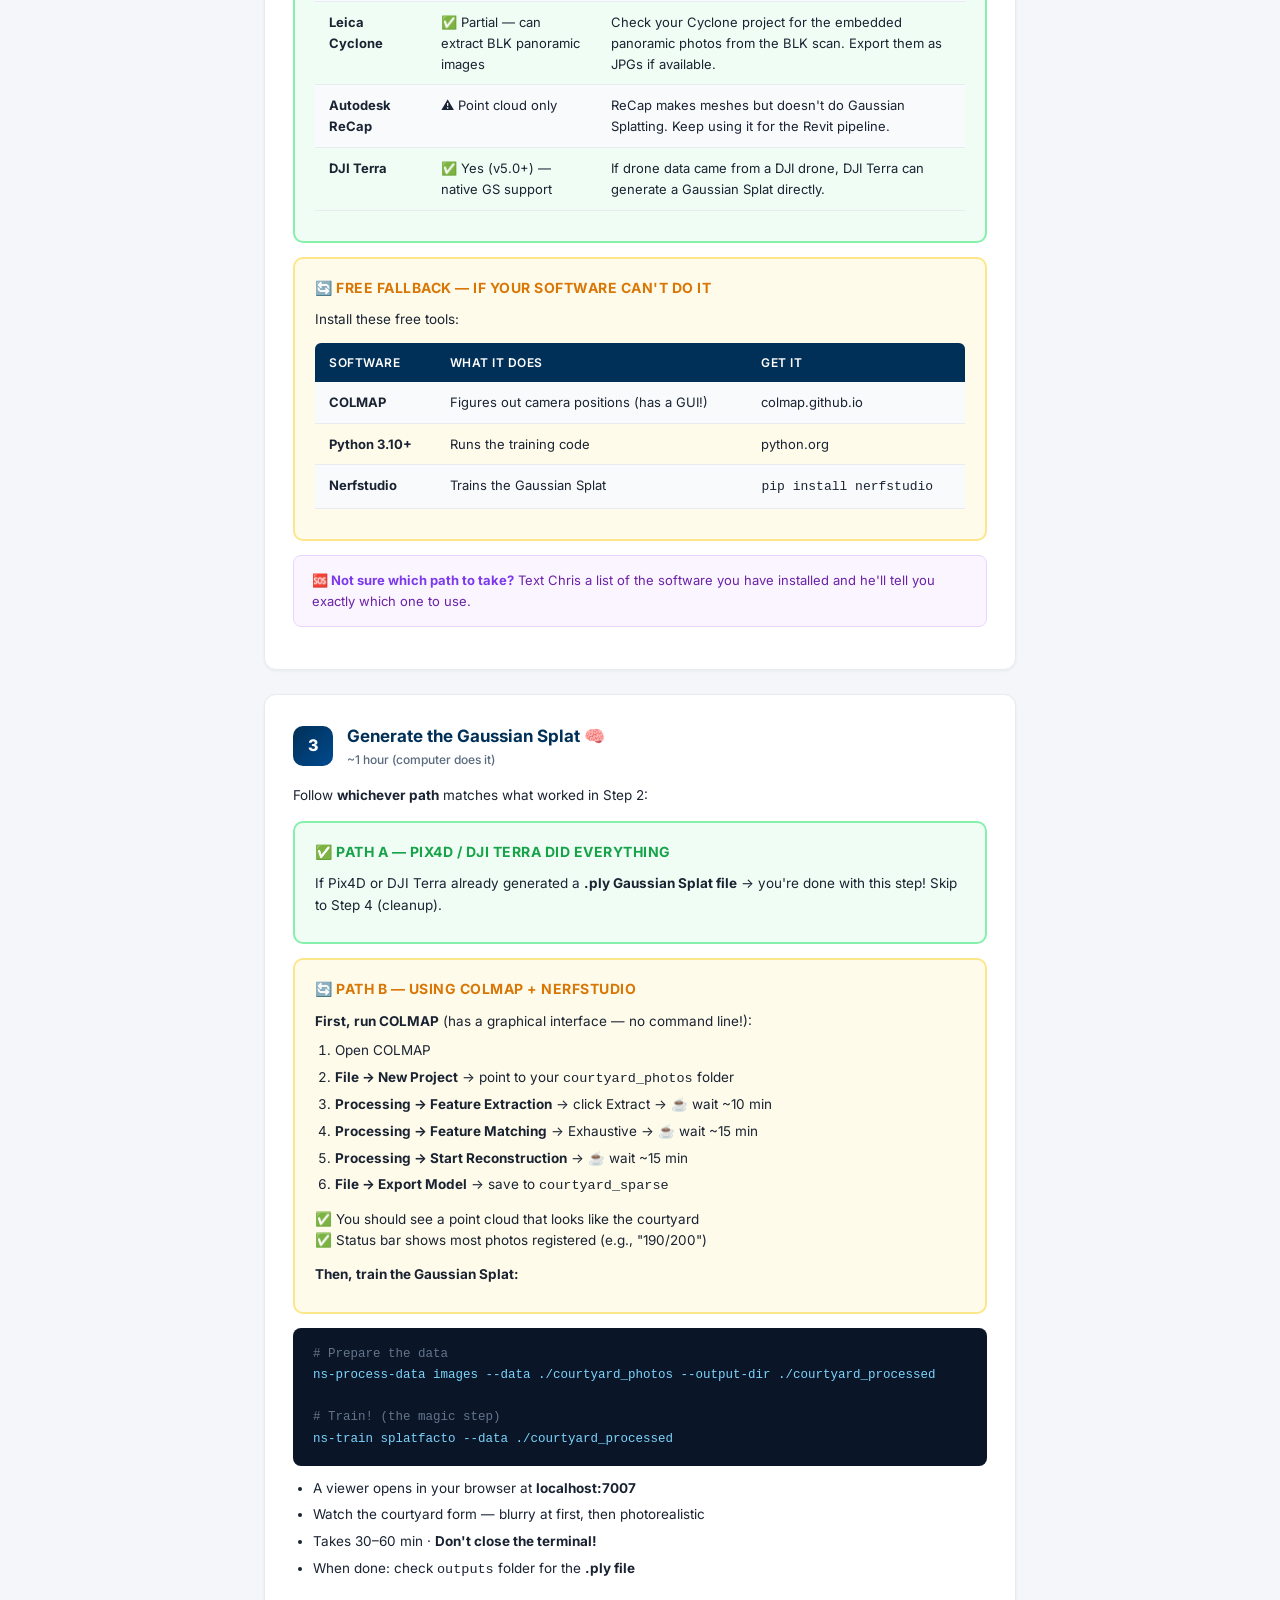
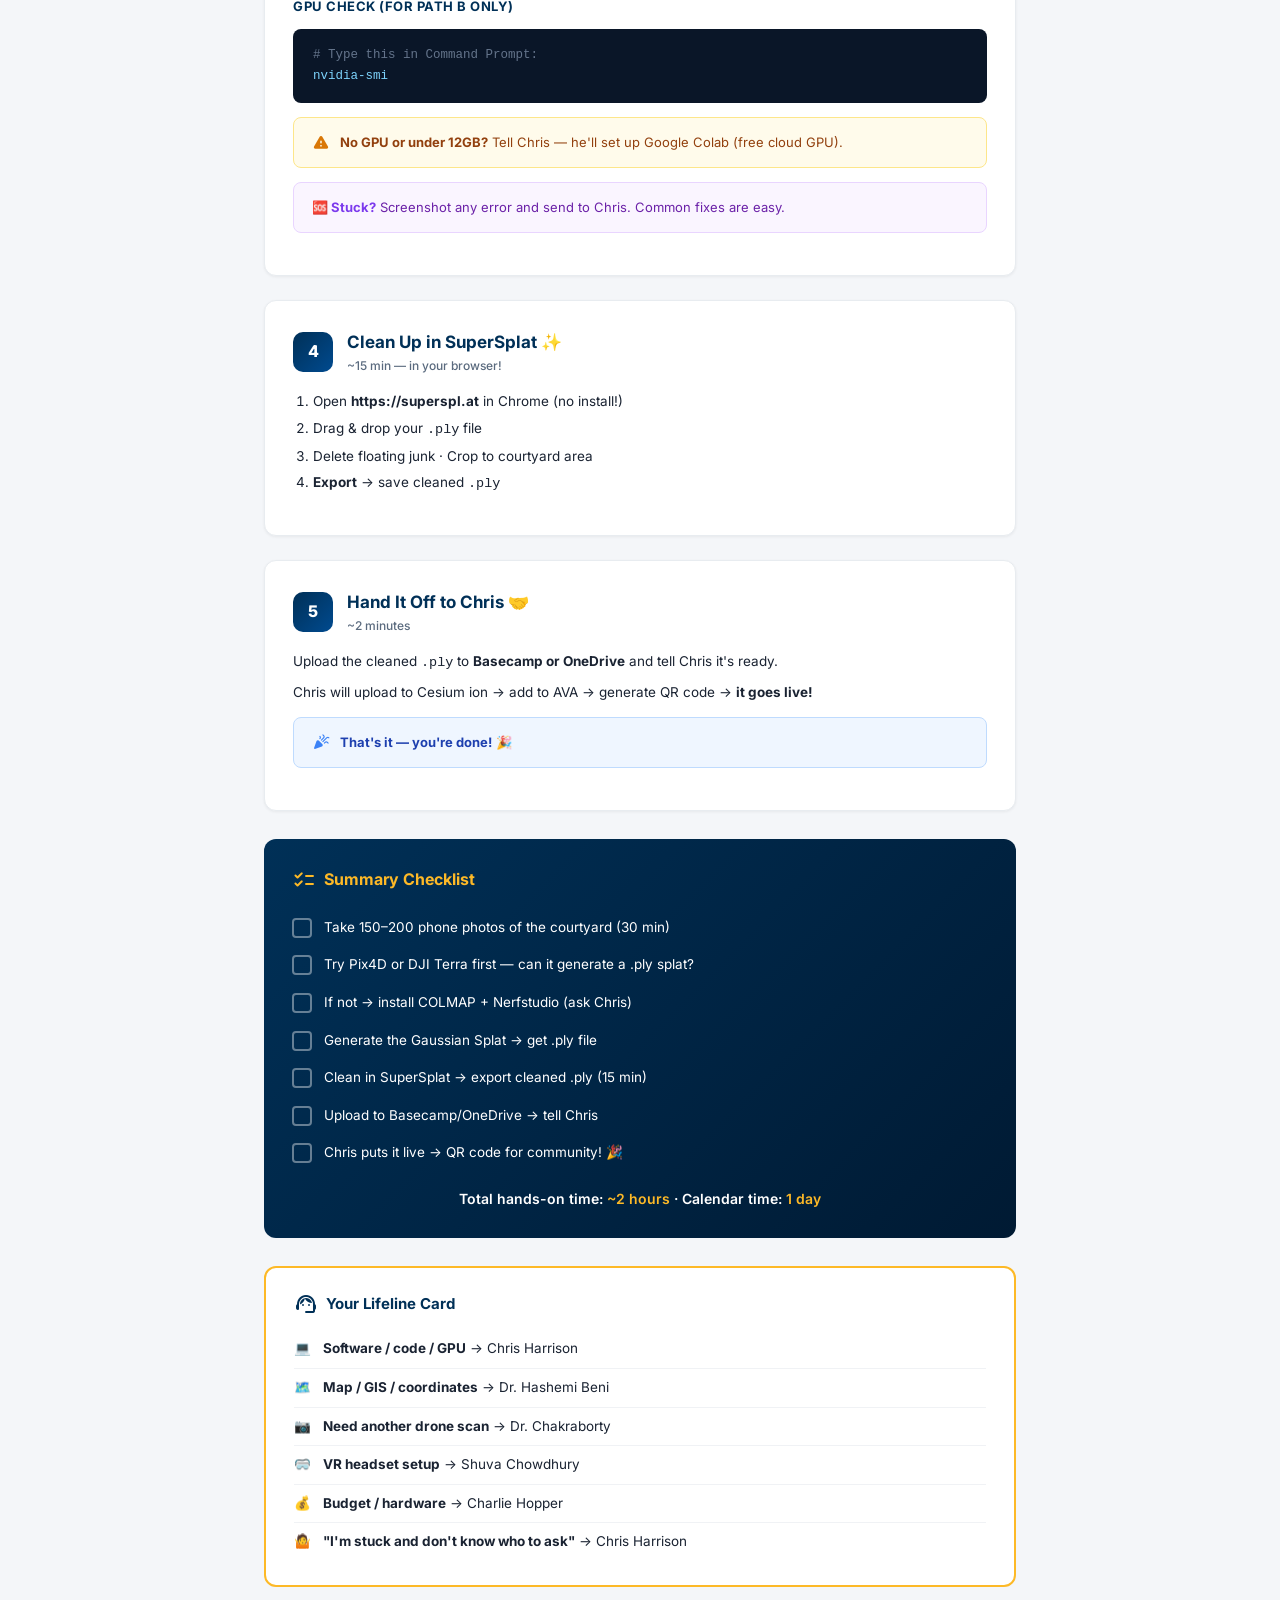
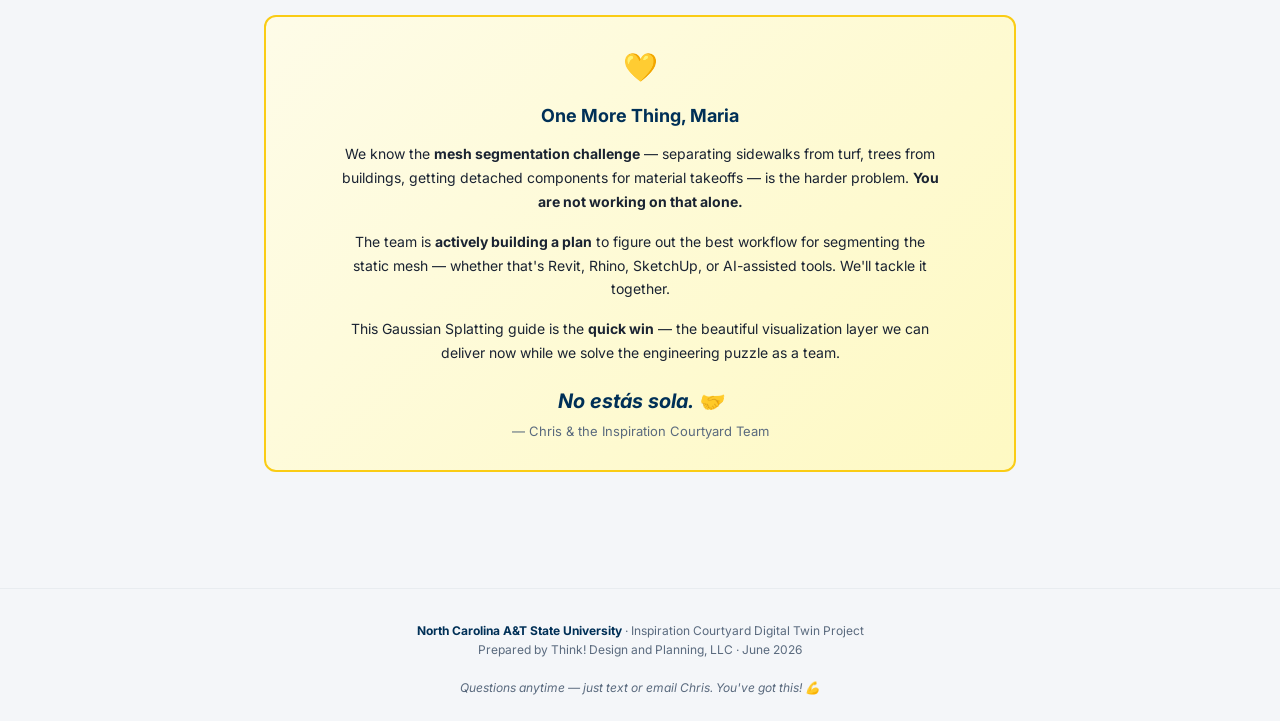
==== commit 6fb6a42b: "docs: add personal message to Maria - no estas sola, team is working on segmentation plan" ====
--- a/maria_guide.html
+++ b/maria_guide.html
@@ -270,6 +270,25 @@
   <div class="lifeline-item"><span>🤷</span> <span><strong>"I'm stuck and don't know who to ask"</strong> → Chris Harrison</span></div>
 </div>
 
+<!-- PERSONAL MESSAGE -->
+<div style="background: linear-gradient(135deg, #fefce8 0%, #fef9c3 100%); border: 2px solid #facc15; border-radius: 12px; padding: 28px 32px; margin: 28px 0; text-align: center;">
+  <div style="font-size: 28px; margin-bottom: 12px;">💛</div>
+  <h3 style="font-size: 18px; font-weight: 700; color: #003057; margin-bottom: 12px;">One More Thing, Maria</h3>
+  <p style="font-size: 14px; color: #1a2332; max-width: 600px; margin: 0 auto 16px; line-height: 1.7;">
+    We know the <strong>mesh segmentation challenge</strong> — separating sidewalks from turf, trees from buildings, getting detached components for material takeoffs — is the harder problem. <strong>You are not working on that alone.</strong>
+  </p>
+  <p style="font-size: 14px; color: #1a2332; max-width: 600px; margin: 0 auto 16px; line-height: 1.7;">
+    The team is <strong>actively building a plan</strong> to figure out the best workflow for segmenting the static mesh — whether that's Revit, Rhino, SketchUp, or AI-assisted tools. We'll tackle it together.
+  </p>
+  <p style="font-size: 14px; color: #1a2332; max-width: 600px; margin: 0 auto 16px; line-height: 1.7;">
+    This Gaussian Splatting guide is the <strong>quick win</strong> — the beautiful visualization layer we can deliver now while we solve the engineering puzzle as a team.
+  </p>
+  <p style="font-size: 20px; font-weight: 700; color: #003057; margin: 20px auto 4px; font-style: italic;">
+    No estás sola. 🤝
+  </p>
+  <p style="font-size: 13px; color: #5a6a7e;">— Chris & the Inspiration Courtyard Team</p>
+</div>
+
 </div>
 
 <div class="footer">
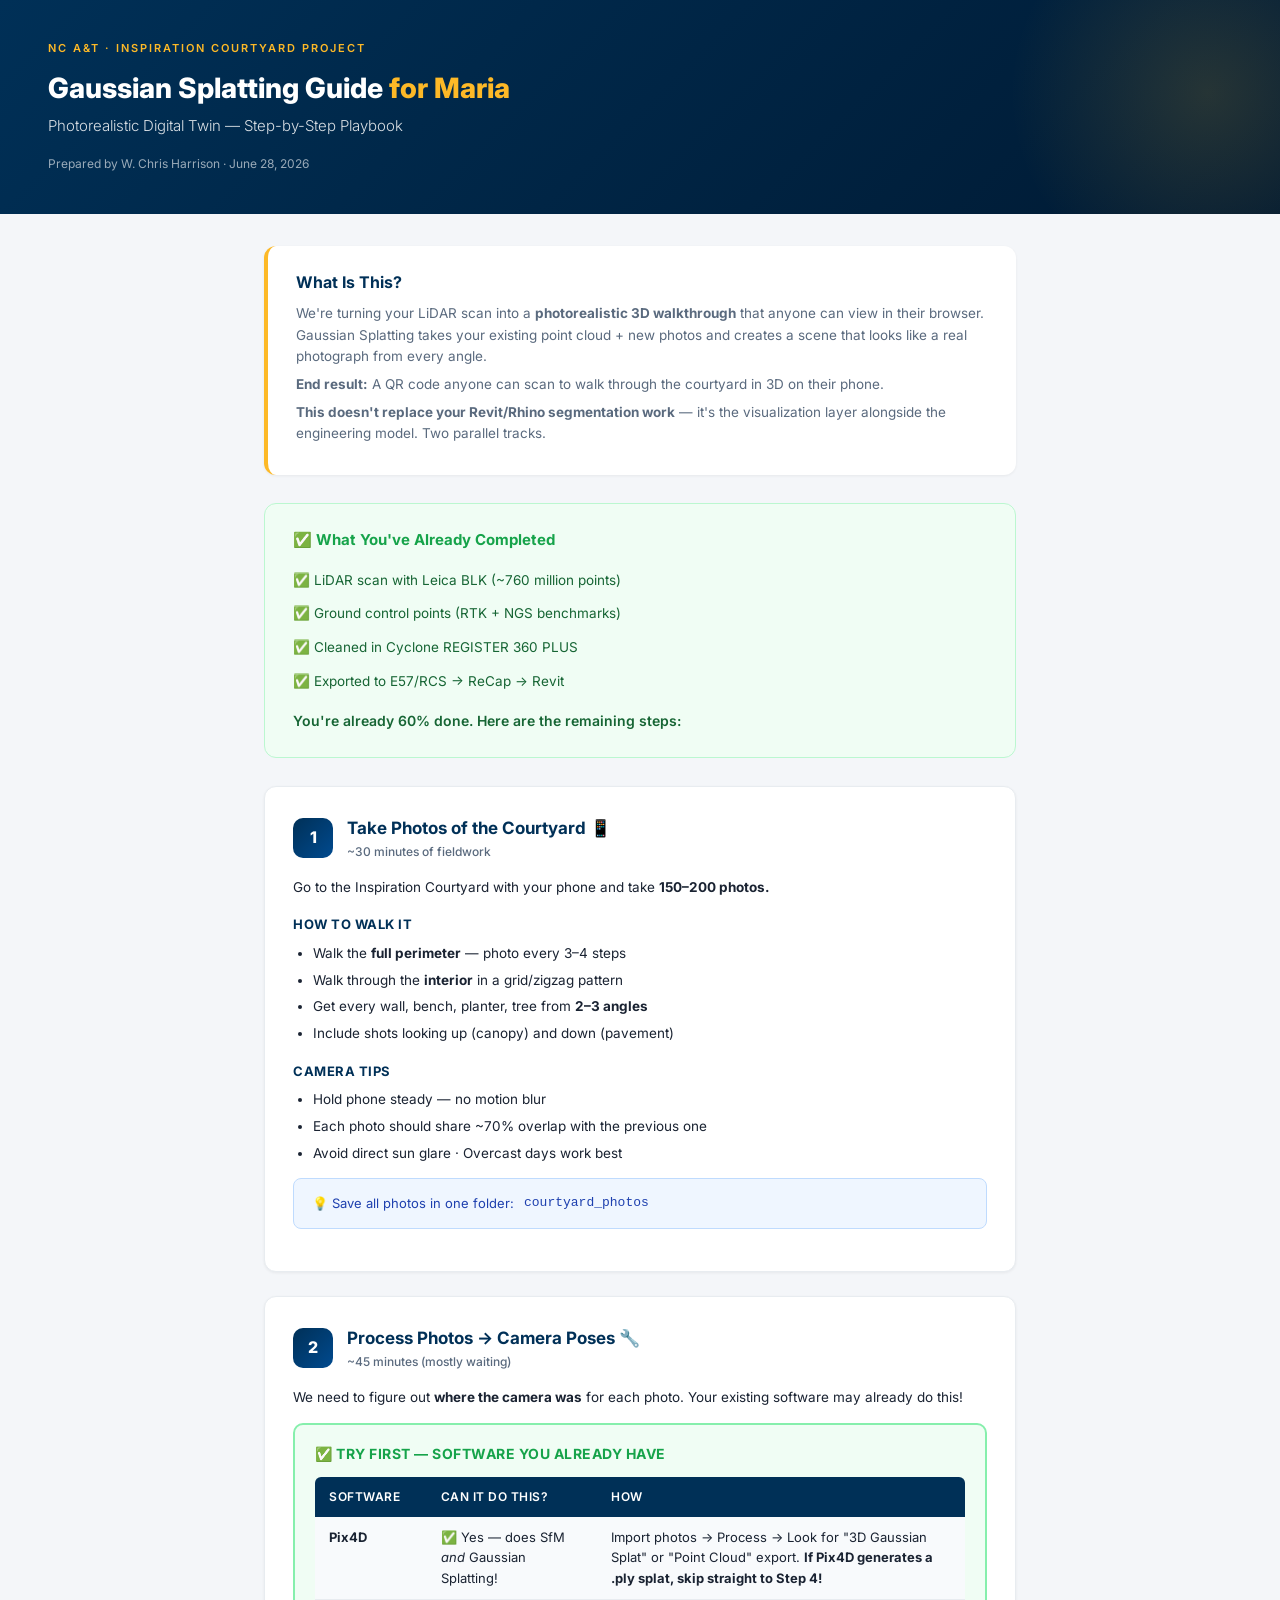
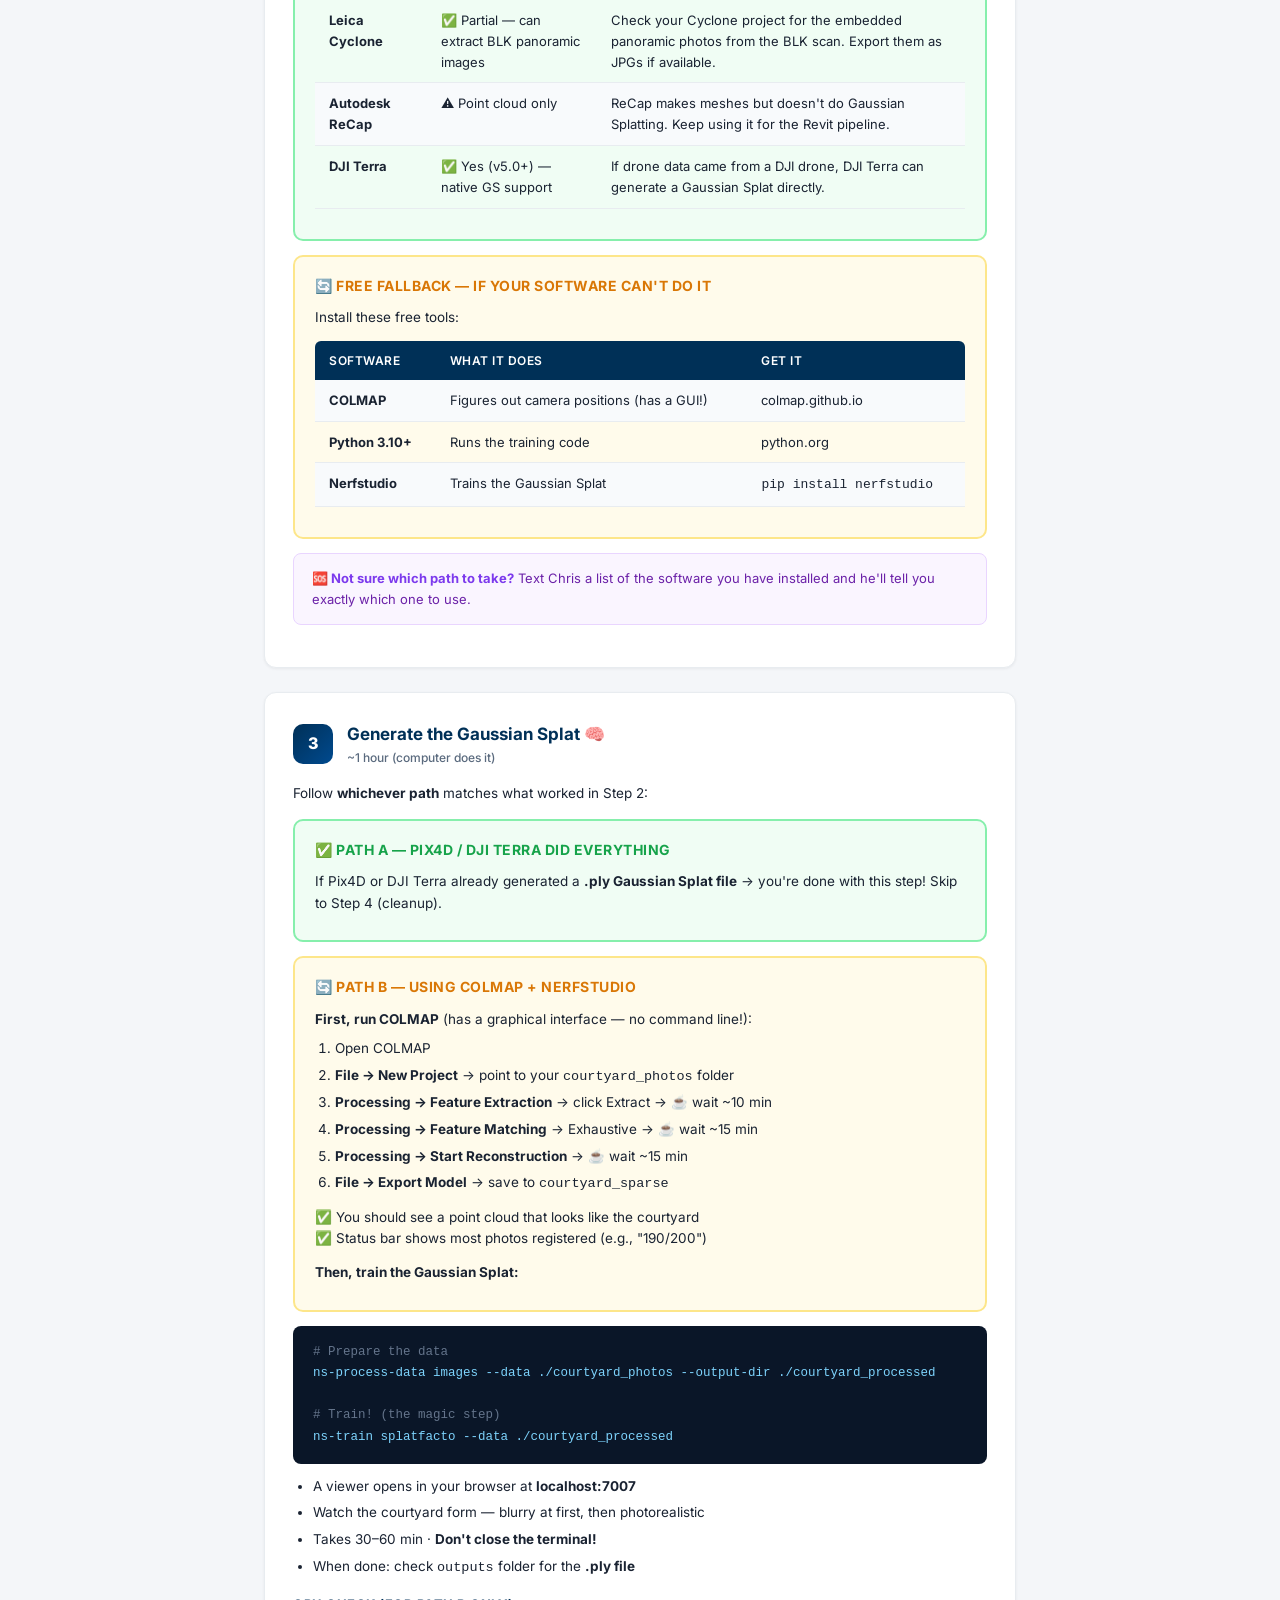
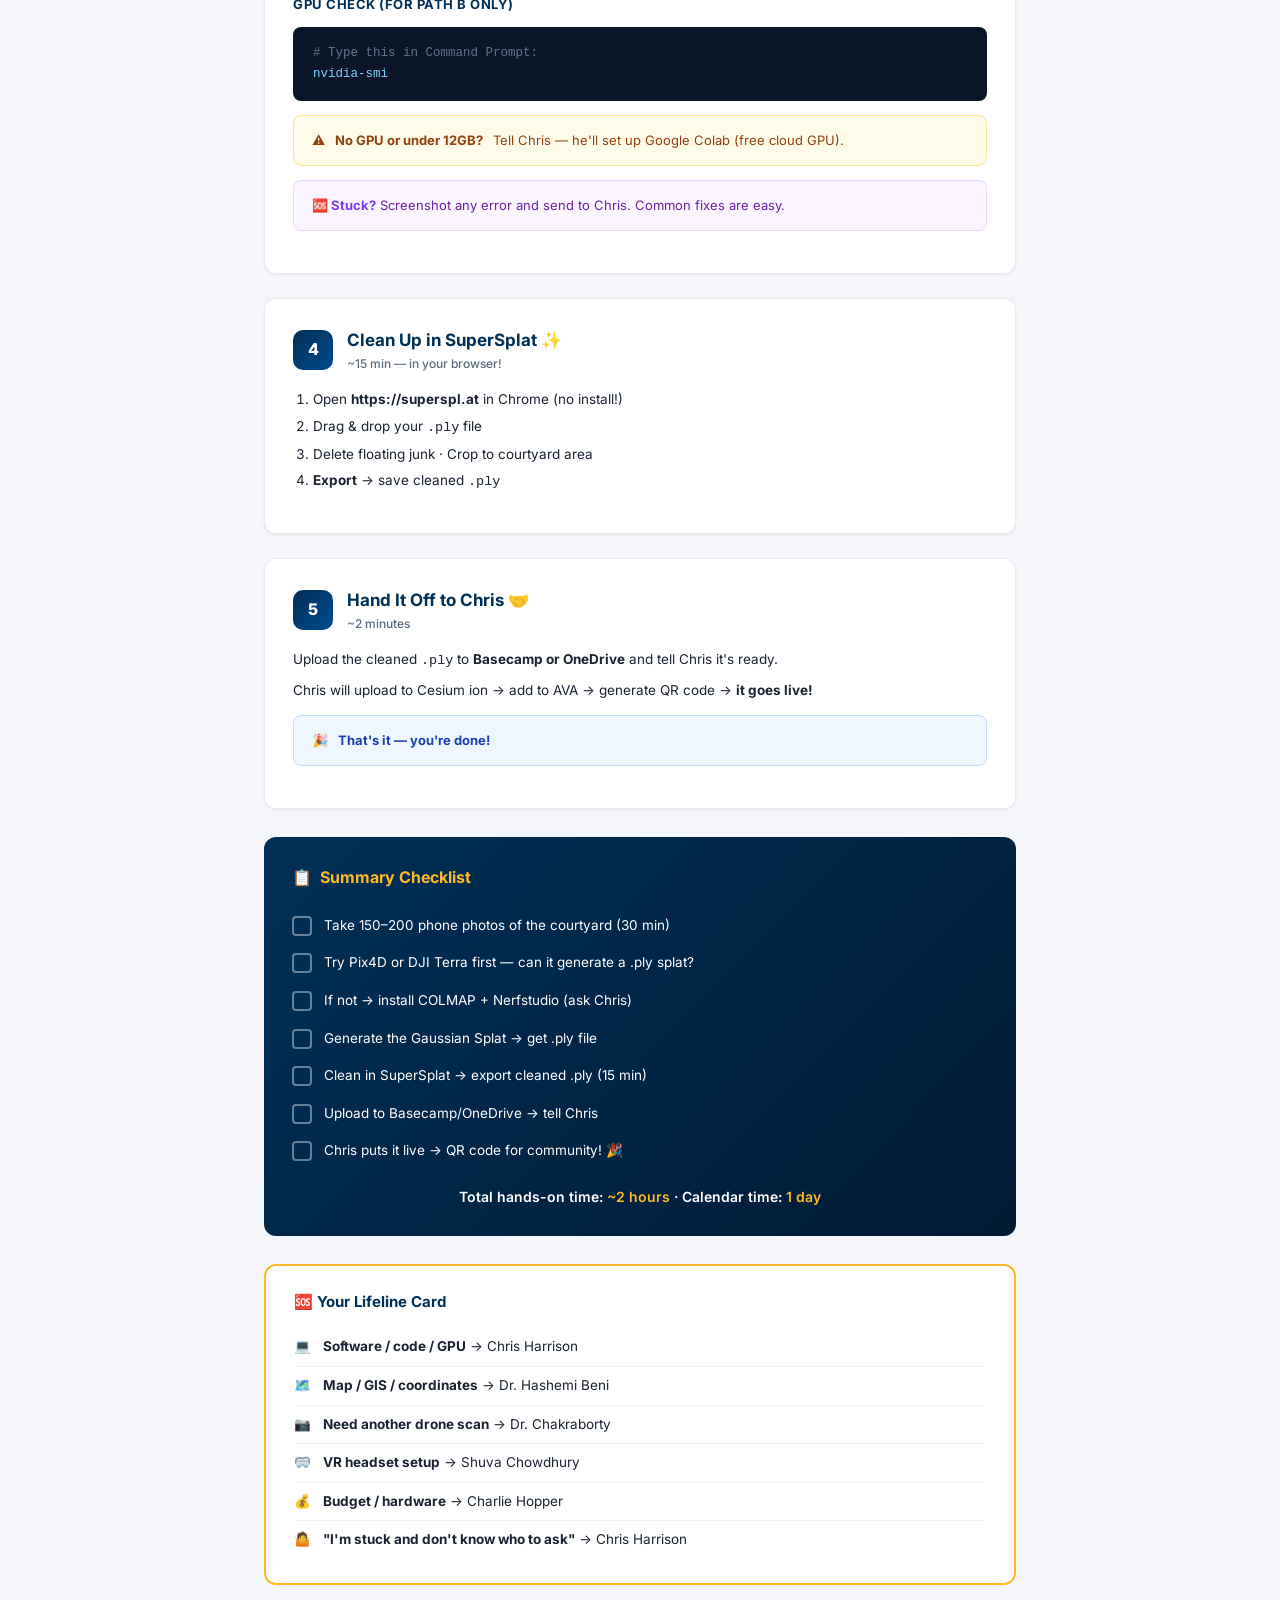
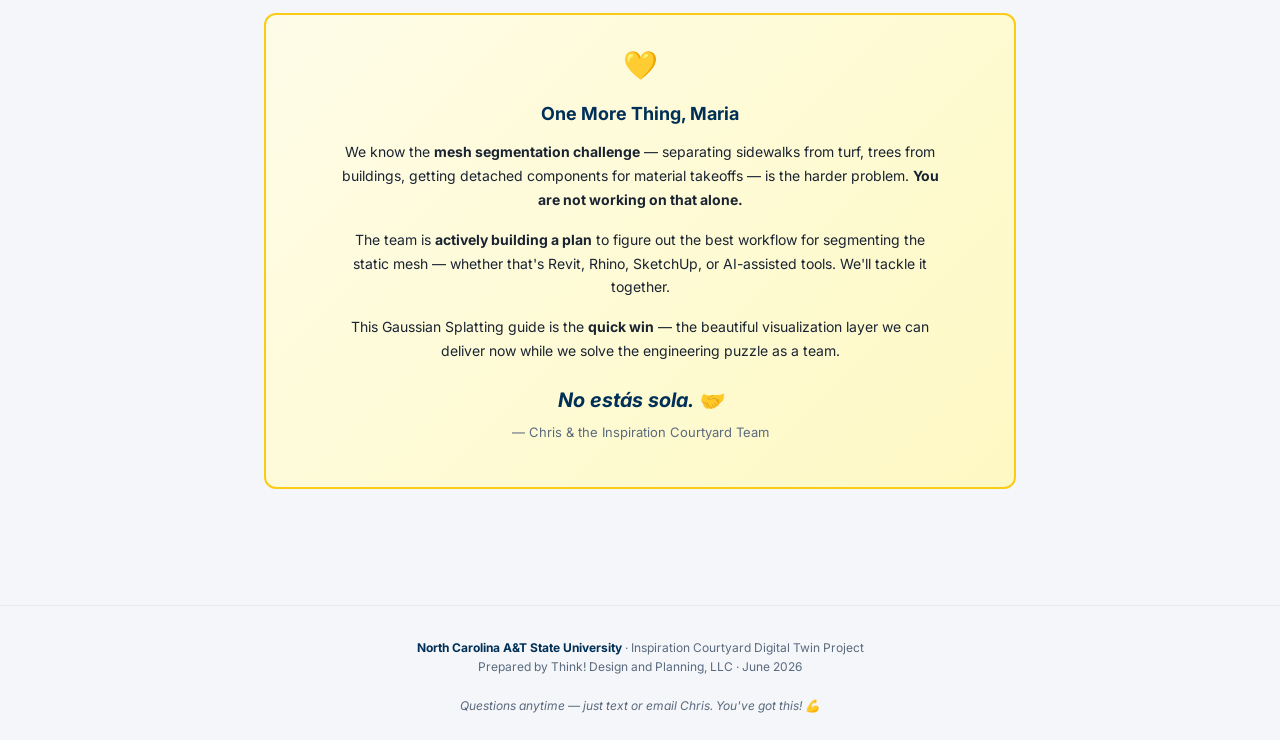
==== commit 35d4b7ea: "fix: mobile optimization - replace icon fonts with emoji, add responsive CSS, fix inline styles" ====
--- a/maria_guide.html
+++ b/maria_guide.html
@@ -5,7 +5,7 @@
 <meta name="viewport" content="width=device-width, initial-scale=1.0">
 <title>Maria's Gaussian Splatting Guide — Inspiration Courtyard</title>
 <link href="https://fonts.googleapis.com/css2?family=Inter:wght@300;400;500;600;700;800&display=swap" rel="stylesheet">
-<link href="https://fonts.googleapis.com/icon?family=Material+Icons+Round" rel="stylesheet">
+<!-- Icons are native emoji for universal mobile support -->
 <style>
   :root {
     --blue: #003057;
@@ -72,6 +72,67 @@
   .lifeline-item:last-child { border-bottom: none; }
   .footer { text-align: center; padding: 32px; color: var(--text-light); font-size: 12px; border-top: 1px solid #e8ecf0; margin-top: 24px; }
   .footer strong { color: var(--blue); }
+  .decision-box { border-radius: 10px; padding: 18px 20px; margin: 14px 0; }
+  .decision-box--green { background: #f0fdf4; border: 2px solid #86efac; }
+  .decision-box--green h4 { color: #16a34a; margin: 0 0 10px; font-size: 14px; }
+  .decision-box--yellow { background: #fffbeb; border: 2px solid #fde68a; }
+  .decision-box--yellow h4 { color: #d97706; margin: 0 0 10px; font-size: 14px; }
+  .message-card { background: linear-gradient(135deg, #fefce8 0%, #fef9c3 100%); border: 2px solid #facc15; border-radius: 12px; padding: 28px 32px; margin: 28px 0; text-align: center; }
+  .message-card h3 { font-size: 18px; font-weight: 700; color: #003057; margin-bottom: 12px; }
+  .message-card p { font-size: 14px; color: #1a2332; max-width: 600px; margin: 0 auto 16px; line-height: 1.7; }
+  .message-card .no-sola { font-size: 20px; font-weight: 700; color: #003057; margin: 20px auto 4px; font-style: italic; }
+  /* ─── MOBILE RESPONSIVE ─── */
+  @media (max-width: 600px) {
+    .header { padding: 24px 20px; }
+    .header h1 { font-size: 22px; }
+    .header-sub { font-size: 13px; }
+    .content { padding: 16px 12px 48px; }
+    .intro-card, .done-section, .step-card, .checklist, .lifeline { padding: 18px 16px; border-radius: 10px; }
+    .step-card { padding: 20px 16px; }
+    .step-title { font-size: 15px; }
+    .step-header { gap: 10px; }
+    .step-number { width: 34px; height: 34px; font-size: 14px; border-radius: 8px; }
+    .decision-box { padding: 14px 12px; }
+    .decision-box h4 { font-size: 13px !important; }
+    .message-card { padding: 20px 16px; }
+    .message-card h3 { font-size: 16px; }
+    .message-card p { font-size: 13px; }
+    .message-card .no-sola { font-size: 17px; }
+
+    /* Tables → stacked cards on mobile */
+    table, thead, tbody, th, td, tr { display: block; width: 100%; }
+    thead { display: none; }
+    tr { background: var(--card); border: 1px solid #e8ecf0; border-radius: 8px; margin-bottom: 8px; padding: 12px 14px; }
+    tr:nth-child(even) td { background: transparent; }
+    td { padding: 4px 0; border: none; font-size: 13px; }
+    td:first-child { font-weight: 600; color: var(--blue); padding-bottom: 4px; }
+    td:before { content: none; }
+
+    /* Code blocks scroll horizontally */
+    .code-block { font-size: 11px; padding: 12px 14px; word-break: break-all; }
+
+    /* Tip/warn/help boxes */
+    .tip-box, .warn-box { padding: 12px 14px; font-size: 12.5px; }
+    .help-box { padding: 12px 14px; font-size: 12.5px; }
+
+    /* Checklist */
+    .check-item { font-size: 12.5px; gap: 10px; }
+    .checkbox { width: 18px; height: 18px; }
+
+    /* Lifeline */
+    .lifeline-item { font-size: 12.5px; gap: 8px; }
+
+    /* Personal message */
+    .footer { padding: 20px 16px; }
+  }
+
+  @media (max-width: 380px) {
+    .header h1 { font-size: 19px; }
+    .header-eyebrow { font-size: 10px; letter-spacing: 1.5px; }
+    .step-title { font-size: 14px; }
+    .code-block { font-size: 10.5px; padding: 10px 12px; }
+  }
+
   @media print {
     body { background: white; font-size: 12px; }
     .header { padding: 24px 32px; }
@@ -100,11 +161,11 @@
 </div>
 
 <div class="done-section">
-  <h3><span class="material-icons-round">check_circle</span> What You've Already Completed</h3>
-  <div class="done-item"><span class="material-icons-round">check_circle</span> LiDAR scan with Leica BLK (~760 million points)</div>
-  <div class="done-item"><span class="material-icons-round">check_circle</span> Ground control points (RTK + NGS benchmarks)</div>
-  <div class="done-item"><span class="material-icons-round">check_circle</span> Cleaned in Cyclone REGISTER 360 PLUS</div>
-  <div class="done-item"><span class="material-icons-round">check_circle</span> Exported to E57/RCS → ReCap → Revit</div>
+  <h3>✅ What You've Already Completed</h3>
+  <div class="done-item">✅ LiDAR scan with Leica BLK (~760 million points)</div>
+  <div class="done-item">✅ Ground control points (RTK + NGS benchmarks)</div>
+  <div class="done-item">✅ Cleaned in Cyclone REGISTER 360 PLUS</div>
+  <div class="done-item">✅ Exported to E57/RCS → ReCap → Revit</div>
   <div style="margin-top:12px; font-weight:600; color:#166534;">You're already 60% done. Here are the remaining steps:</div>
 </div>
 
@@ -129,7 +190,7 @@
       <li>Each photo should share ~70% overlap with the previous one</li>
       <li>Avoid direct sun glare · Overcast days work best</li>
     </ul>
-    <div class="tip-box"><span class="material-icons-round">lightbulb</span><span>Save all photos in one folder: <code>courtyard_photos</code></span></div>
+    <div class="tip-box">💡 Save all photos in one folder: <code>courtyard_photos</code></div>
   </div>
 </div>
 
@@ -142,8 +203,8 @@
   <div class="step-body">
     <p>We need to figure out <strong>where the camera was</strong> for each photo. Your existing software may already do this!</p>
 
-    <div style="background:#f0fdf4; border:2px solid #86efac; border-radius:10px; padding:18px 20px; margin:14px 0;">
-      <h4 style="color:#16a34a; margin:0 0 10px; font-size:14px;">✅ TRY FIRST — Software You Already Have</h4>
+    <div class="decision-box decision-box--green">
+      <h4>✅ TRY FIRST — Software You Already Have</h4>
       <table>
         <tr><th>Software</th><th>Can It Do This?</th><th>How</th></tr>
         <tr><td><strong>Pix4D</strong></td><td>✅ Yes — does SfM <em>and</em> Gaussian Splatting!</td><td>Import photos → Process → Look for "3D Gaussian Splat" or "Point Cloud" export. <strong>If Pix4D generates a .ply splat, skip straight to Step 4!</strong></td></tr>
@@ -153,8 +214,8 @@
       </table>
     </div>
 
-    <div style="background:#fffbeb; border:2px solid #fde68a; border-radius:10px; padding:18px 20px; margin:14px 0;">
-      <h4 style="color:#d97706; margin:0 0 10px; font-size:14px;">🔄 FREE FALLBACK — If Your Software Can't Do It</h4>
+    <div class="decision-box decision-box--yellow">
+      <h4>🔄 FREE FALLBACK — If Your Software Can't Do It</h4>
       <p style="margin-bottom:10px;">Install these free tools:</p>
       <table>
         <tr><th>Software</th><th>What It Does</th><th>Get It</th></tr>
@@ -177,13 +238,13 @@
   <div class="step-body">
     <p>Follow <strong>whichever path</strong> matches what worked in Step 2:</p>
 
-    <div style="background:#f0fdf4; border:2px solid #86efac; border-radius:10px; padding:18px 20px; margin:14px 0;">
-      <h4 style="color:#16a34a; margin:0 0 10px; font-size:14px;">✅ PATH A — Pix4D / DJI Terra Did Everything</h4>
+    <div class="decision-box decision-box--green">
+      <h4>✅ PATH A — Pix4D / DJI Terra Did Everything</h4>
       <p>If Pix4D or DJI Terra already generated a <strong>.ply Gaussian Splat file</strong> → you're done with this step! Skip to Step 4 (cleanup).</p>
     </div>
 
-    <div style="background:#fffbeb; border:2px solid #fde68a; border-radius:10px; padding:18px 20px; margin:14px 0;">
-      <h4 style="color:#d97706; margin:0 0 10px; font-size:14px;">🔄 PATH B — Using COLMAP + Nerfstudio</h4>
+    <div class="decision-box decision-box--yellow">
+      <h4>🔄 PATH B — Using COLMAP + Nerfstudio</h4>
 
       <p style="margin:8px 0;"><strong>First, run COLMAP</strong> (has a graphical interface — no command line!):</p>
       <ol style="margin-bottom:12px;">
@@ -209,7 +270,7 @@
 
     <h4>GPU Check (for Path B only)</h4>
     <div class="code-block"><span class="code-comment"># Type this in Command Prompt:</span><br><span class="code-cmd">nvidia-smi</span></div>
-    <div class="warn-box"><span class="material-icons-round">warning</span><span><strong>No GPU or under 12GB?</strong> Tell Chris — he'll set up Google Colab (free cloud GPU).</span></div>
+    <div class="warn-box">⚠️ <strong>No GPU or under 12GB?</strong> Tell Chris — he'll set up Google Colab (free cloud GPU).</div>
 
     <div class="help-box"><strong>🆘 Stuck?</strong> Screenshot any error and send to Chris. Common fixes are easy.</div>
   </div>
@@ -240,13 +301,13 @@
   <div class="step-body">
     <p>Upload the cleaned <code>.ply</code> to <strong>Basecamp or OneDrive</strong> and tell Chris it's ready.</p>
     <p>Chris will upload to Cesium ion → add to AVA → generate QR code → <strong>it goes live!</strong></p>
-    <div class="tip-box"><span class="material-icons-round">celebration</span><span><strong>That's it — you're done!</strong> 🎉</span></div>
+    <div class="tip-box">🎉 <strong>That's it — you're done!</strong></div>
   </div>
 </div>
 
 <!-- CHECKLIST -->
 <div class="checklist">
-  <h3><span class="material-icons-round">checklist</span> <span>Summary Checklist</span></h3>
+  <h3>📋 <span>Summary Checklist</span></h3>
   <div class="check-item"><div class="checkbox"></div> Take 150–200 phone photos of the courtyard (30 min)</div>
   <div class="check-item"><div class="checkbox"></div> Try Pix4D or DJI Terra first — can it generate a .ply splat?</div>
   <div class="check-item"><div class="checkbox"></div> If not → install COLMAP + Nerfstudio (ask Chris)</div>
@@ -261,7 +322,7 @@
 
 <!-- LIFELINE -->
 <div class="lifeline">
-  <h3><span class="material-icons-round">support_agent</span> Your Lifeline Card</h3>
+  <h3>🆘 Your Lifeline Card</h3>
   <div class="lifeline-item"><span>💻</span> <span><strong>Software / code / GPU</strong> → Chris Harrison</span></div>
   <div class="lifeline-item"><span>🗺️</span> <span><strong>Map / GIS / coordinates</strong> → Dr. Hashemi Beni</span></div>
   <div class="lifeline-item"><span>📷</span> <span><strong>Need another drone scan</strong> → Dr. Chakraborty</span></div>
@@ -271,21 +332,13 @@
 </div>
 
 <!-- PERSONAL MESSAGE -->
-<div style="background: linear-gradient(135deg, #fefce8 0%, #fef9c3 100%); border: 2px solid #facc15; border-radius: 12px; padding: 28px 32px; margin: 28px 0; text-align: center;">
+<div class="message-card">
   <div style="font-size: 28px; margin-bottom: 12px;">💛</div>
-  <h3 style="font-size: 18px; font-weight: 700; color: #003057; margin-bottom: 12px;">One More Thing, Maria</h3>
-  <p style="font-size: 14px; color: #1a2332; max-width: 600px; margin: 0 auto 16px; line-height: 1.7;">
-    We know the <strong>mesh segmentation challenge</strong> — separating sidewalks from turf, trees from buildings, getting detached components for material takeoffs — is the harder problem. <strong>You are not working on that alone.</strong>
-  </p>
-  <p style="font-size: 14px; color: #1a2332; max-width: 600px; margin: 0 auto 16px; line-height: 1.7;">
-    The team is <strong>actively building a plan</strong> to figure out the best workflow for segmenting the static mesh — whether that's Revit, Rhino, SketchUp, or AI-assisted tools. We'll tackle it together.
-  </p>
-  <p style="font-size: 14px; color: #1a2332; max-width: 600px; margin: 0 auto 16px; line-height: 1.7;">
-    This Gaussian Splatting guide is the <strong>quick win</strong> — the beautiful visualization layer we can deliver now while we solve the engineering puzzle as a team.
-  </p>
-  <p style="font-size: 20px; font-weight: 700; color: #003057; margin: 20px auto 4px; font-style: italic;">
-    No estás sola. 🤝
-  </p>
+  <h3>One More Thing, Maria</h3>
+  <p>We know the <strong>mesh segmentation challenge</strong> — separating sidewalks from turf, trees from buildings, getting detached components for material takeoffs — is the harder problem. <strong>You are not working on that alone.</strong></p>
+  <p>The team is <strong>actively building a plan</strong> to figure out the best workflow for segmenting the static mesh — whether that's Revit, Rhino, SketchUp, or AI-assisted tools. We'll tackle it together.</p>
+  <p>This Gaussian Splatting guide is the <strong>quick win</strong> — the beautiful visualization layer we can deliver now while we solve the engineering puzzle as a team.</p>
+  <p class="no-sola">No estás sola. 🤝</p>
   <p style="font-size: 13px; color: #5a6a7e;">— Chris & the Inspiration Courtyard Team</p>
 </div>
 
